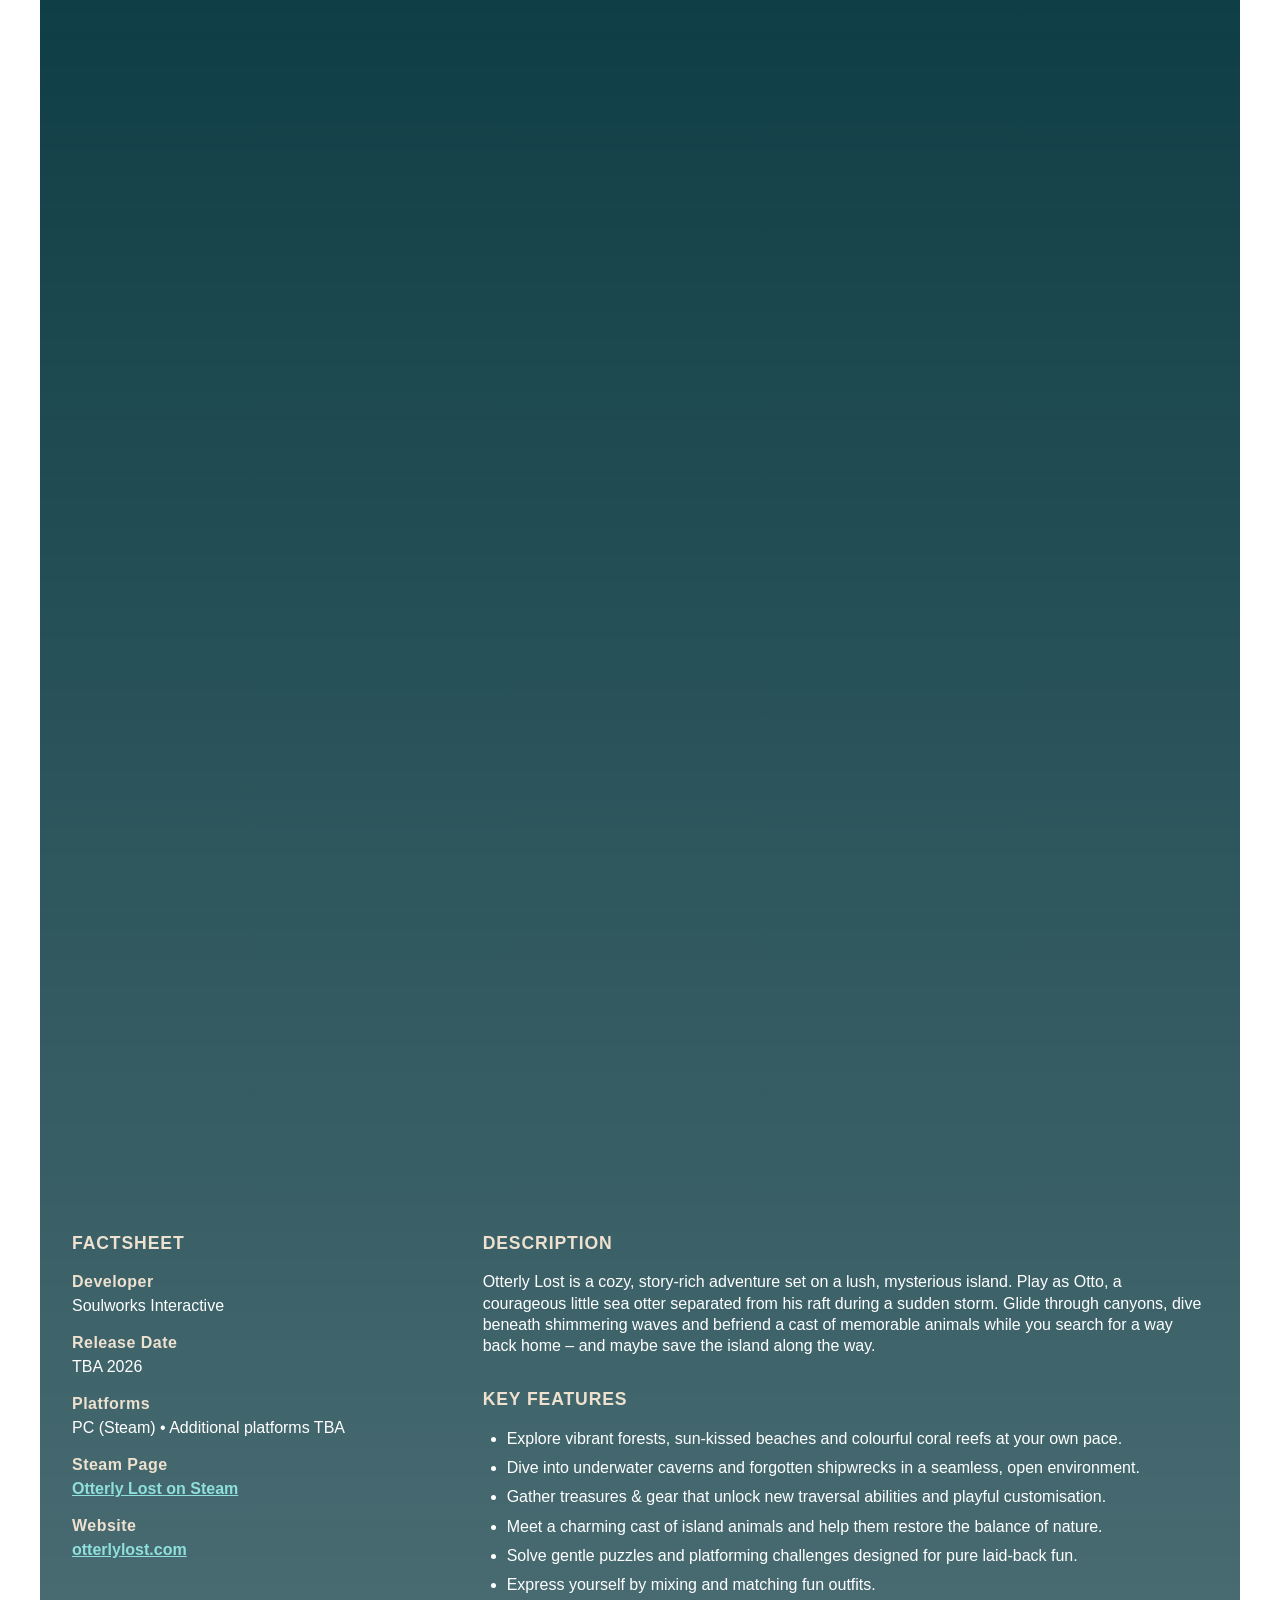
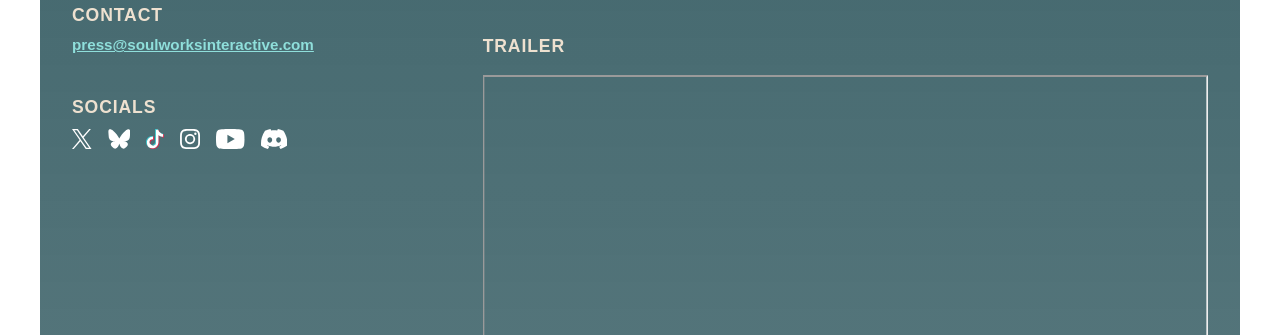
==== presskit.html @ 7cfb0985 "Merge b5f2c9b83fdd7ea32f200ff09d17a3d17708a7a0 into de1dc5585746080c1278ffaec9a3ddb6b916ae18" ====
<!DOCTYPE html>
<html lang="en">

<head>
  <meta charset="UTF-8">
  <meta http-equiv="X-UA-Compatible" content="IE=edge">
  <meta name="viewport" content="width=device-width, initial-scale=1.0">
  <title>Otterly Lost – Press Kit</title>
  <!-- Main Styles -->
  <link rel="stylesheet" href="styles.css">

  <!-- Basic favicon -->
  <link rel="icon" href="assets/soulworks.jpg" type="image/x-icon">

  <!-- PNG format -->
  <link rel="icon" href="assets/soulworks.jpg" type="image/png">

  <!-- Apple Touch Icon (for iOS devices) -->
  <link rel="apple-touch-icon" href="assets/soulworks.jpg">
</head>

<!-- Google tag (gtag.js) -->
<script async src="https://www.googletagmanager.com/gtag/js?id=G-2581L5CQKE"></script>
<script>
  if (location.hostname == "otterlylost.com") {
    window.dataLayer = window.dataLayer || [];
    function gtag(){dataLayer.push(arguments);}
    gtag('js', new Date());

    gtag('config', 'G-2581L5CQKE');
  }
</script>

<body class="presskit-page">
  <div class="video-bg">
    <video autoplay muted loop playsinline disablePictureInPicture
      controlsList="nodownload nofullscreen noremoteplayback noplaybackrate" oncontextmenu="return false;"
      poster="assets/background-fallback.png">
      <source src="assets/bg/background.mp4" type="video/mp4">
    </video>
  </div>


  <div class="presskit-wrapper">
    <div class="presskit-header">
      <picture>
        <source type="image/avif" srcset="https://cdn.jsdelivr.net/gh/sayginburak/otterly-lost@latest/dist/presskitheader-480.avif 480w, https://cdn.jsdelivr.net/gh/sayginburak/otterly-lost@latest/dist/presskitheader-800.avif 800w, https://cdn.jsdelivr.net/gh/sayginburak/otterly-lost@latest/dist/presskitheader-1280.avif 1280w" sizes="100vw">
        <source type="image/webp" srcset="https://cdn.jsdelivr.net/gh/sayginburak/otterly-lost@latest/dist/presskitheader-480.webp 480w, https://cdn.jsdelivr.net/gh/sayginburak/otterly-lost@latest/dist/presskitheader-800.webp 800w, https://cdn.jsdelivr.net/gh/sayginburak/otterly-lost@latest/dist/presskitheader-1280.webp 1280w" sizes="100vw">
        <img src="https://cdn.jsdelivr.net/gh/sayginburak/otterly-lost@latest/assets/presskitheader.png" alt="Capsule Header" class="presskit-header">
      </picture>
    </div>

    <!-- Main Content -->
    <main class="presskit-container" id="press-kit">
      <!-- Left Column -->
      <aside class="presskit-left">
        <!-- <img src="assets/logo.png" alt="Otterly Lost Logo" class="presskit-logo"> -->

        <section class="factsheet">
          <h3>FACTSHEET</h3>
          <dl class="factsheet-list">
            <dt>Developer</dt>
            <dd>Soulworks Interactive</dd>

            <dt>Release Date</dt>
            <dd>TBA 2026</dd>

            <dt>Platforms</dt>
            <dd>PC (Steam) • Additional platforms TBA</dd>

            <dt>Steam Page</dt>
            <dd><a href="https://store.steampowered.com/app/3861710/Otterly_Lost/" target="_blank"
                rel="noopener">Otterly Lost on Steam</a></dd>

            <dt>Website</dt>
            <dd><a href="https://otterlylost.com/" rel="noopener">otterlylost.com</a></dd>
          </dl>
        </section>

        <section>
          <h3>CONTACT</h3>
          <p><a href="mailto:press@soulworksinteractive.com">press@soulworksinteractive.com</a></p>
        </section>

        <section>
          <h3>SOCIALS</h3>
          <div class="presskit-social">

            <a href="https://x.com/SoulworksInt" target="_blank" rel="noopener" aria-label="Twitter">
              <span class="presskit-social-icon">
                <svg xmlns="http://www.w3.org/2000/svg" viewBox="0 0 1200 1227" fill="currentColor">
                  <path xmlns="http://www.w3.org/2000/svg"
                    d="M714.163 519.284L1160.89 0H1055.03L667.137 450.887L357.328 0H0L468.492 681.821L0 1226.37H105.866L515.491 750.218L842.672 1226.37H1200L714.137 519.284H714.163ZM569.165 687.828L521.697 619.934L144.011 79.6944H306.615L611.412 515.685L658.88 583.579L1055.08 1150.3H892.476L569.165 687.854V687.828Z" />
                </svg>
              </span>
            </a>

            <a href="https://bsky.app/profile/soulworksint.bsky.social" target="_blank" rel="noopener"
              aria-label="Bluesky">
              <span class="presskit-social-icon">
                <svg xmlns="http://www.w3.org/2000/svg" viewBox="0 0 600 530" fill="currentColor">
                  <path xmlns="http://www.w3.org/2000/svg"
                    d="M135.72,44.03C202.216,93.951 273.74,195.17 300,249.49C326.262,195.174 397.782,93.95 464.28,44.03C512.26,8.009 590,-19.862 590,68.825C590,86.537 579.845,217.615 573.889,238.895C553.186,312.879 477.745,331.749 410.639,320.328C527.939,340.292 557.779,406.42 493.336,472.548C370.946,598.138 317.426,441.037 303.706,400.782C301.192,393.402 300.016,389.95 299.998,392.886C299.981,389.95 298.805,393.402 296.291,400.782C282.577,441.037 229.058,598.142 106.661,472.548C42.217,406.42 72.056,340.288 189.358,320.328C122.25,331.749 46.808,312.879 26.108,238.895C20.151,217.613 9.997,86.535 9.997,68.825C9.997,-19.862 87.739,8.009 135.717,44.03L135.72,44.03Z" />
                </svg>
              </span>
            </a>

            <a href="https://www.tiktok.com/@otterlylostgame" target="_blank" rel="noopener" aria-label="TikTok">
              <span class="presskit-social-icon">
                <svg viewBox="0 0 1985 2207" xmlns="http://www.w3.org/2000/svg" fill="currentColor">
                  <g transform="matrix(1,0,0,1,-694.657,-693.656)">
                    <g id="TikTok" transform="matrix(4.16667,0,0,4.16667,0,0)">
                      <g id="Blue" transform="matrix(1,0,0,1,549.993,545.973)">
                        <path
                          d="M0,-277.24C20.023,-256.594 44.992,-244.012 70.157,-238.285L70.157,-253.789C46.512,-255.465 21.776,-262.905 0,-277.24M-144.639,-379.496L-144.639,-32.8C-144.639,12.621 -177.283,41.837 -216.977,41.837C-230.144,41.837 -242.648,38.76 -253.517,33.072C-239.727,50.68 -217.951,60.808 -194.072,60.808C-154.377,60.808 -121.733,31.592 -121.733,-13.868L-121.733,-360.564L-58.821,-360.564C-60.535,-366.602 -61.938,-372.913 -63.029,-379.496L-144.639,-379.496ZM-196.253,-177.945L-196.253,-195.124C-204.2,-196.448 -212.147,-196.877 -218.73,-196.877C-308.287,-196.877 -383.275,-125.006 -383.275,-35.877C-383.275,22.633 -354.799,72.65 -311.52,102.256C-341.671,72.339 -360.369,30.463 -360.369,-16.945C-360.369,-105.918 -285.615,-177.75 -196.253,-177.945"
                          style="fill:rgb(45,204,211);fill-rule:nonzero;" />
                      </g>
                      <g id="Red" transform="matrix(1,0,0,1,496.196,373.956)">
                        <path
                          d="M0,133.731C0,244.44 -84.687,303.106 -164.505,303.106C-199.058,303.106 -231.157,292.666 -257.724,274.513C-227.885,304.118 -186.826,322.038 -141.6,322.038C-61.782,322.038 22.905,263.372 22.905,152.663L22.905,-27.736C14.959,-33.112 7.323,-39.383 0,-46.707L0,133.731ZM-199.72,205.33C-209.459,193.02 -215.263,177.087 -215.263,158.389C-215.263,105.917 -174.244,78.182 -119.552,83.947L-119.552,-3.935C-127.498,-5.259 -135.445,-5.688 -142.067,-5.688L-142.457,-5.688L-142.457,64.976C-197.149,59.25 -238.169,86.946 -238.169,139.457C-238.169,170.153 -222.47,193.448 -199.72,205.33M123.954,-66.028L123.954,-0.39C87.609,-0.39 53.212,-7.324 22.905,-27.736C58.198,7.557 101.009,18.581 146.859,18.581L146.859,-62.6C139.302,-63.107 131.589,-64.236 123.954,-66.028M53.796,-104.983C34.436,-124.889 19.672,-152.313 13.673,-188.307L-5.025,-188.307C5.648,-149.391 27.619,-122.24 53.796,-104.983"
                          style="fill:rgb(241,32,74);fill-rule:nonzero;" />
                      </g>
                      <g id="White" transform="matrix(1,0,0,1,331.691,185.65)">
                        <path
                          d="M0,491.412C79.818,491.412 164.505,432.746 164.505,322.037L164.505,141.6C171.829,148.923 179.464,155.195 187.411,160.57C217.717,180.983 252.114,187.917 288.459,187.917L288.459,122.278C263.294,116.552 238.324,103.969 218.302,83.324C192.124,66.066 170.154,38.915 159.48,0L96.568,0L96.568,346.696C96.568,392.156 63.924,421.372 24.23,421.372C0.35,421.372 -21.425,411.244 -35.215,393.636C-57.965,381.755 -73.663,358.46 -73.663,327.764C-73.663,275.253 -32.644,247.556 22.048,253.282L22.048,182.619C-67.314,182.814 -142.068,254.646 -142.068,343.618C-142.068,391.026 -123.37,432.902 -93.218,462.819C-66.651,480.972 -34.553,491.412 0,491.412"
                          style="fill:white;fill-rule:nonzero;" />
                      </g>
                    </g>
                  </g>
                </svg>
              </span>
            </a>

            <a href="https://www.instagram.com/otterlylostgame/" target="_blank" rel="noopener"
              aria-label="Instagram">
              <span class="presskit-social-icon">
                <svg xmlns="http://www.w3.org/2000/svg" viewBox="0 0 1000 1000" fill="currentColor">
                  <path xmlns="http://www.w3.org/2000/svg"
                    d="M295.42,6c-53.2,2.51-89.53,11-121.29,23.48-32.87,12.81-60.73,30-88.45,57.82S40.89,143,28.17,175.92c-12.31,31.83-20.65,68.19-23,121.42S2.3,367.68,2.56,503.46,3.42,656.26,6,709.6c2.54,53.19,11,89.51,23.48,121.28,12.83,32.87,30,60.72,57.83,88.45S143,964.09,176,976.83c31.8,12.29,68.17,20.67,121.39,23s70.35,2.87,206.09,2.61,152.83-.86,206.16-3.39S799.1,988,830.88,975.58c32.87-12.86,60.74-30,88.45-57.84S964.1,862,976.81,829.06c12.32-31.8,20.69-68.17,23-121.35,2.33-53.37,2.88-70.41,2.62-206.17s-.87-152.78-3.4-206.1-11-89.53-23.47-121.32c-12.85-32.87-30-60.7-57.82-88.45S862,40.87,829.07,28.19c-31.82-12.31-68.17-20.7-121.39-23S637.33,2.3,501.54,2.56,348.75,3.4,295.42,6m5.84,903.88c-48.75-2.12-75.22-10.22-92.86-17-23.36-9-40-19.88-57.58-37.29s-28.38-34.11-37.5-57.42c-6.85-17.64-15.1-44.08-17.38-92.83-2.48-52.69-3-68.51-3.29-202s.22-149.29,2.53-202c2.08-48.71,10.23-75.21,17-92.84,9-23.39,19.84-40,37.29-57.57s34.1-28.39,57.43-37.51c17.62-6.88,44.06-15.06,92.79-17.38,52.73-2.5,68.53-3,202-3.29s149.31.21,202.06,2.53c48.71,2.12,75.22,10.19,92.83,17,23.37,9,40,19.81,57.57,37.29s28.4,34.07,37.52,57.45c6.89,17.57,15.07,44,17.37,92.76,2.51,52.73,3.08,68.54,3.32,202s-.23,149.31-2.54,202c-2.13,48.75-10.21,75.23-17,92.89-9,23.35-19.85,40-37.31,57.56s-34.09,28.38-57.43,37.5c-17.6,6.87-44.07,15.07-92.76,17.39-52.73,2.48-68.53,3-202.05,3.29s-149.27-.25-202-2.53m407.6-674.61a60,60,0,1,0,59.88-60.1,60,60,0,0,0-59.88,60.1M245.77,503c.28,141.8,115.44,256.49,257.21,256.22S759.52,643.8,759.25,502,643.79,245.48,502,245.76,245.5,361.22,245.77,503m90.06-.18a166.67,166.67,0,1,1,167,166.34,166.65,166.65,0,0,1-167-166.34" />
                </svg>
              </span>
            </a>

            <a href="https://www.youtube.com/@SoulworksInteractive" target="_blank" rel="noopener" aria-label="YouTube">
              <span class="presskit-social-icon">
                <svg xmlns="http://www.w3.org/2000/svg" viewBox="0 0 397 278" fill="currentColor">
                  <path xmlns="http://www.w3.org/2000/svg"
                    d="M158.728,198.635L158.728,79.589L261.556,138.967L158.728,198.635ZM388.134,43.673C383.498,26.583 370.464,13.259 353.085,8.624C322.382,0.224 198.121,0.224 198.121,0.224C198.121,0.224 74.15,0.224 43.448,8.624C26.358,13.259 13.034,26.583 8.109,43.673C0,74.375 0,138.967 0,138.967C0,138.967 0,203.559 8.109,234.552C13.034,251.352 26.358,264.965 43.448,269.6C74.15,278 198.121,278 198.121,278C198.121,278 322.382,278 353.085,269.6C370.464,264.965 383.498,251.352 388.134,234.552C396.532,203.559 396.532,138.967 396.532,138.967C396.532,138.967 396.532,74.375 388.134,43.673Z" />
                </svg>
              </span>
            </a>

            <a href="https://discord.gg/PkcwMmJ7G8" target="_blank" rel="noopener" aria-label="Discord">
              <span class="presskit-social-icon">
                <svg xmlns="http://www.w3.org/2000/svg" viewBox="0 0 126.644 96" fill="currentColor">
                  <path xmlns="http://www.w3.org/2000/svg"
                    d="M81.15,0c-1.2376,2.1973-2.3489,4.4704-3.3591,6.794-9.5975-1.4396-19.3718-1.4396-28.9945,0-.985-2.3236-2.1216-4.5967-3.3591-6.794-9.0166,1.5407-17.8059,4.2431-26.1405,8.0568C2.779,32.5304-1.6914,56.3725.5312,79.8863c9.6732,7.1476,20.5083,12.603,32.0505,16.0884,2.6014-3.4854,4.8998-7.1981,6.8698-11.0623-3.738-1.3891-7.3497-3.1318-10.8098-5.1523.9092-.6567,1.7932-1.3386,2.6519-1.9953,20.281,9.547,43.7696,9.547,64.0758,0,.8587.7072,1.7427,1.3891,2.6519,1.9953-3.4601,2.0457-7.0718,3.7632-10.835,5.1776,1.97,3.8642,4.2683,7.5769,6.8698,11.0623,11.5419-3.4854,22.3769-8.9156,32.0509-16.0631,2.626-27.2771-4.496-50.9172-18.817-71.8548C98.9811,4.2684,90.1918,1.5659,81.1752.0505l-.0252-.0505ZM42.2802,65.4144c-6.2383,0-11.4159-5.6575-11.4159-12.6535s4.9755-12.6788,11.3907-12.6788,11.5169,5.708,11.4159,12.6788c-.101,6.9708-5.026,12.6535-11.3907,12.6535ZM84.3576,65.4144c-6.2637,0-11.3907-5.6575-11.3907-12.6535s4.9755-12.6788,11.3907-12.6788,11.4917,5.708,11.3906,12.6788c-.101,6.9708-5.026,12.6535-11.3906,12.6535Z" />
                </svg>
              </span>
            </a>

          </div>
        </section>
      </aside>

      <!-- Right Column -->
      <div class="presskit-right">
        <section>
          <h3>DESCRIPTION</h3>
          <p>
            Otterly Lost is a cozy, story-rich adventure set on a lush, mysterious island. Play as Otto, a courageous
            little sea otter separated from his raft during a sudden storm. Glide through canyons, dive beneath
            shimmering waves and befriend a cast of memorable animals while you search for a way back home – and maybe
            save the island along the way.
          </p>
        </section>

        <section>
          <h3>KEY FEATURES</h3>
          <ul>
            <li>Explore vibrant forests, sun-kissed beaches and colourful coral reefs at your own pace.</li>
            <li>Dive into underwater caverns and forgotten shipwrecks in a seamless, open environment.</li>
            <li>Gather treasures &amp; gear that unlock new traversal abilities and playful customisation.</li>
            <li>Meet a charming cast of island animals and help them restore the balance of nature.</li>
            <li>Solve gentle puzzles and platforming challenges designed for pure laid-back fun.</li>
            <li>Express yourself by mixing and matching fun outfits.</li>
          </ul>
        </section>

        <section class="video-links">
          <h3>Trailer</h3>
          <div class="trailer">
            <div class="trailer-wrapper">
              <iframe src="https://www.youtube.com/embed/JfXX7put_9I" title="Otterly Lost – Announcement Trailer"
                loading="lazy"
                allow="accelerometer; autoplay; clipboard-write; encrypted-media; gyroscope; picture-in-picture; web-share"
                allowfullscreen>
              </iframe>
            </div>
          </div>
        </section>
      </div>

      <!-- Full-width assets section spanning both columns -->
      <section class="presskit-assets">
        <h3>PRESS ASSETS</h3>

        <dd class="download-all"><a
            href="https://drive.google.com/drive/folders/1X5oetBacrPusIQhCsm3lu0yZy3dQ_9ut?usp=sharing" target="_blank"
            rel="noopener">DOWNLOAD ALL</a></dd>

        <h4>LOGOS</h4>
        <div class="assets-group">
          <div class="asset-grid">
            <a href="assets/otterlylost_logo.png" class="gallery-item" download>
              <picture>
                <source type="image/avif" srcset="https://cdn.jsdelivr.net/gh/sayginburak/otterly-lost@latest/dist/otterlylost_logo-480.avif 480w, https://cdn.jsdelivr.net/gh/sayginburak/otterly-lost@latest/dist/otterlylost_logo-800.avif 800w, https://cdn.jsdelivr.net/gh/sayginburak/otterly-lost@latest/dist/otterlylost_logo-1280.avif 1280w" sizes="(max-width: 768px) 100vw, (max-width: 1200px) 33vw, 25vw">
                <source type="image/webp" srcset="https://cdn.jsdelivr.net/gh/sayginburak/otterly-lost@latest/dist/otterlylost_logo-480.webp 480w, https://cdn.jsdelivr.net/gh/sayginburak/otterly-lost@latest/dist/otterlylost_logo-800.webp 800w, https://cdn.jsdelivr.net/gh/sayginburak/otterly-lost@latest/dist/otterlylost_logo-1280.webp 1280w" sizes="(max-width: 768px) 100vw, (max-width: 1200px) 33vw, 25vw">
                <img src="https://cdn.jsdelivr.net/gh/sayginburak/otterly-lost@latest/assets/otterlylost_logo.png" alt="Otterly Lost Logo">
              </picture>
            </a>
            <a href="assets/press/soulworksinteractive_logo.png" class="gallery-item-company" download>
              <picture>
                <source type="image/avif" srcset="https://cdn.jsdelivr.net/gh/sayginburak/otterly-lost@latest/dist/press/soulworksinteractive_logo-480.avif 480w, https://cdn.jsdelivr.net/gh/sayginburak/otterly-lost@latest/dist/press/soulworksinteractive_logo-800.avif 800w, https://cdn.jsdelivr.net/gh/sayginburak/otterly-lost@latest/dist/press/soulworksinteractive_logo-1280.avif 1280w" sizes="(max-width: 768px) 100vw, (max-width: 1200px) 33vw, 25vw">
                <source type="image/webp" srcset="https://cdn.jsdelivr.net/gh/sayginburak/otterly-lost@latest/dist/press/soulworksinteractive_logo-480.webp 480w, https://cdn.jsdelivr.net/gh/sayginburak/otterly-lost@latest/dist/press/soulworksinteractive_logo-800.webp 800w, https://cdn.jsdelivr.net/gh/sayginburak/otterly-lost@latest/dist/press/soulworksinteractive_logo-1280.webp 1280w" sizes="(max-width: 768px) 100vw, (max-width: 1200px) 33vw, 25vw">
                <img src="https://cdn.jsdelivr.net/gh/sayginburak/otterly-lost@latest/assets/press/soulworksinteractive_logo.png" alt="Soulworks Interactive Logo">
              </picture>
            </a>
            <a href="assets/press/store_capsule_header.png" class="gallery-item" download>
              <picture>
                <source type="image/avif" srcset="https://cdn.jsdelivr.net/gh/sayginburak/otterly-lost@latest/dist/press/store_capsule_header-480.avif 480w, https://cdn.jsdelivr.net/gh/sayginburak/otterly-lost@latest/dist/press/store_capsule_header-800.avif 800w, https://cdn.jsdelivr.net/gh/sayginburak/otterly-lost@latest/dist/press/store_capsule_header-1280.avif 1280w" sizes="(max-width: 768px) 100vw, (max-width: 1200px) 33vw, 25vw">
                <source type="image/webp" srcset="https://cdn.jsdelivr.net/gh/sayginburak/otterly-lost@latest/dist/press/store_capsule_header-480.webp 480w, https://cdn.jsdelivr.net/gh/sayginburak/otterly-lost@latest/dist/press/store_capsule_header-800.webp 800w, https://cdn.jsdelivr.net/gh/sayginburak/otterly-lost@latest/dist/press/store_capsule_header-1280.webp 1280w" sizes="(max-width: 768px) 100vw, (max-width: 1200px) 33vw, 25vw">
                <img src="https://cdn.jsdelivr.net/gh/sayginburak/otterly-lost@latest/assets/press/store_capsule_header.png" alt="Otterly Lost Store Capsule Header">
              </picture>
            </a>
          </div>
        </div>

        <h4>CLIPS</h4>
        <div class="assets-group">
          <div class="asset-grid">
            <a href="assets/gifs/general.mp4" class="gallery-item" download>
              <video autoplay muted loop playsinline disablePictureInPicture src="assets/gifs/general.mp4" alt="General Gameplay Clip" poster="assets/gifs/general-fallback.png">
            </a>
            <a href="assets/gifs/explore.mp4" class="gallery-item-company" download>
              <video autoplay muted loop playsinline disablePictureInPicture src="assets/gifs/explore.mp4" alt="Explore Clip" poster="assets/gifs/explore-fallback.png">
            </a>
            <a href="assets/gifs/tools.mp4" class="gallery-item" download>
              <video autoplay muted loop playsinline disablePictureInPicture src="assets/gifs/tools.mp4" alt="Tools Clip" poster="assets/gifs/tools-fallback.png">
            </a>
            <a href="assets/gifs/npcs.mp4" class="gallery-item" download>
              <video autoplay muted loop playsinline disablePictureInPicture src="assets/gifs/npcs.mp4" alt="NPCs Clip" poster="assets/gifs/npcs-fallback.png">
            </a>
          </div>
        </div>

        <h4>SCREENSHOTS</h4>
        <div class="assets-group">
          <div class="asset-grid">
            <a href="assets/screenshots/OtterlyLost_01.png" class="gallery-item" download>
              <picture>
                <source type="image/avif" srcset="https://cdn.jsdelivr.net/gh/sayginburak/otterly-lost@latest/dist/screenshots/OtterlyLost_01-480.avif 480w, https://cdn.jsdelivr.net/gh/sayginburak/otterly-lost@latest/dist/screenshots/OtterlyLost_01-800.avif 800w, https://cdn.jsdelivr.net/gh/sayginburak/otterly-lost@latest/dist/screenshots/OtterlyLost_01-1280.avif 1280w" sizes="(max-width: 768px) 100vw, (max-width: 1200px) 33vw, 25vw">
                <source type="image/webp" srcset="https://cdn.jsdelivr.net/gh/sayginburak/otterly-lost@latest/dist/screenshots/OtterlyLost_01-480.webp 480w, https://cdn.jsdelivr.net/gh/sayginburak/otterly-lost@latest/dist/screenshots/OtterlyLost_01-800.webp 800w, https://cdn.jsdelivr.net/gh/sayginburak/otterly-lost@latest/dist/screenshots/OtterlyLost_01-1280.webp 1280w" sizes="(max-width: 768px) 100vw, (max-width: 1200px) 33vw, 25vw">
                <img src="https://cdn.jsdelivr.net/gh/sayginburak/otterly-lost@latest/assets/screenshots/OtterlyLost_01.png" alt="Otterly Lost – Screenshot 1">
              </picture>
            </a>
            <a href="assets/screenshots/OtterlyLost_02.png" class="gallery-item" download>
              <picture>
                <source type="image/avif" srcset="https://cdn.jsdelivr.net/gh/sayginburak/otterly-lost@latest/dist/screenshots/OtterlyLost_02-480.avif 480w, https://cdn.jsdelivr.net/gh/sayginburak/otterly-lost@latest/dist/screenshots/OtterlyLost_02-800.avif 800w, https://cdn.jsdelivr.net/gh/sayginburak/otterly-lost@latest/dist/screenshots/OtterlyLost_02-1280.avif 1280w" sizes="(max-width: 768px) 100vw, (max-width: 1200px) 33vw, 25vw">
                <source type="image/webp" srcset="https://cdn.jsdelivr.net/gh/sayginburak/otterly-lost@latest/dist/screenshots/OtterlyLost_02-480.webp 480w, https://cdn.jsdelivr.net/gh/sayginburak/otterly-lost@latest/dist/screenshots/OtterlyLost_02-800.webp 800w, https://cdn.jsdelivr.net/gh/sayginburak/otterly-lost@latest/dist/screenshots/OtterlyLost_02-1280.webp 1280w" sizes="(max-width: 768px) 100vw, (max-width: 1200px) 33vw, 25vw">
                <img src="https://cdn.jsdelivr.net/gh/sayginburak/otterly-lost@latest/assets/screenshots/OtterlyLost_02.png" alt="Otterly Lost – Screenshot 2">
              </picture>
            </a>
            <a href="assets/screenshots/OtterlyLost_03.png" class="gallery-item" download>
              <picture>
                <source type="image/avif" srcset="https://cdn.jsdelivr.net/gh/sayginburak/otterly-lost@latest/dist/screenshots/OtterlyLost_03-480.avif 480w, https://cdn.jsdelivr.net/gh/sayginburak/otterly-lost@latest/dist/screenshots/OtterlyLost_03-800.avif 800w, https://cdn.jsdelivr.net/gh/sayginburak/otterly-lost@latest/dist/screenshots/OtterlyLost_03-1280.avif 1280w" sizes="(max-width: 768px) 100vw, (max-width: 1200px) 33vw, 25vw">
                <source type="image/webp" srcset="https://cdn.jsdelivr.net/gh/sayginburak/otterly-lost@latest/dist/screenshots/OtterlyLost_03-480.webp 480w, https://cdn.jsdelivr.net/gh/sayginburak/otterly-lost@latest/dist/screenshots/OtterlyLost_03-800.webp 800w, https://cdn.jsdelivr.net/gh/sayginburak/otterly-lost@latest/dist/screenshots/OtterlyLost_03-1280.webp 1280w" sizes="(max-width: 768px) 100vw, (max-width: 1200px) 33vw, 25vw">
                <img src="https://cdn.jsdelivr.net/gh/sayginburak/otterly-lost@latest/assets/screenshots/OtterlyLost_03.png" alt="Otterly Lost – Screenshot 3">
              </picture>
            </a>
            <a href="assets/screenshots/OtterlyLost_04.png" class="gallery-item" download>
              <picture>
                <source type="image/avif" srcset="https://cdn.jsdelivr.net/gh/sayginburak/otterly-lost@latest/dist/screenshots/OtterlyLost_04-480.avif 480w, https://cdn.jsdelivr.net/gh/sayginburak/otterly-lost@latest/dist/screenshots/OtterlyLost_04-800.avif 800w, https://cdn.jsdelivr.net/gh/sayginburak/otterly-lost@latest/dist/screenshots/OtterlyLost_04-1280.avif 1280w" sizes="(max-width: 768px) 100vw, (max-width: 1200px) 33vw, 25vw">
                <source type="image/webp" srcset="https://cdn.jsdelivr.net/gh/sayginburak/otterly-lost@latest/dist/screenshots/OtterlyLost_04-480.webp 480w, https://cdn.jsdelivr.net/gh/sayginburak/otterly-lost@latest/dist/screenshots/OtterlyLost_04-800.webp 800w, https://cdn.jsdelivr.net/gh/sayginburak/otterly-lost@latest/dist/screenshots/OtterlyLost_04-1280.webp 1280w" sizes="(max-width: 768px) 100vw, (max-width: 1200px) 33vw, 25vw">
                <img src="https://cdn.jsdelivr.net/gh/sayginburak/otterly-lost@latest/assets/screenshots/OtterlyLost_04.png" alt="Otterly Lost – Screenshot 4">
              </picture>
            </a>
            <a href="assets/screenshots/OtterlyLost_05.png" class="gallery-item" download>
              <picture>
                <source type="image/avif" srcset="https://cdn.jsdelivr.net/gh/sayginburak/otterly-lost@latest/dist/screenshots/OtterlyLost_05-480.avif 480w, https://cdn.jsdelivr.net/gh/sayginburak/otterly-lost@latest/dist/screenshots/OtterlyLost_05-800.avif 800w, https://cdn.jsdelivr.net/gh/sayginburak/otterly-lost@latest/dist/screenshots/OtterlyLost_05-1280.avif 1280w" sizes="(max-width: 768px) 100vw, (max-width: 1200px) 33vw, 25vw">
                <source type="image/webp" srcset="https://cdn.jsdelivr.net/gh/sayginburak/otterly-lost@latest/dist/screenshots/OtterlyLost_05-480.webp 480w, https://cdn.jsdelivr.net/gh/sayginburak/otterly-lost@latest/dist/screenshots/OtterlyLost_05-800.webp 800w, https://cdn.jsdelivr.net/gh/sayginburak/otterly-lost@latest/dist/screenshots/OtterlyLost_05-1280.webp 1280w" sizes="(max-width: 768px) 100vw, (max-width: 1200px) 33vw, 25vw">
                <img src="https://cdn.jsdelivr.net/gh/sayginburak/otterly-lost@latest/assets/screenshots/OtterlyLost_05.png" alt="Otterly Lost – Screenshot 5">
              </picture>
            </a>
            <a href="assets/screenshots/OtterlyLost_06.png" class="gallery-item" download>
              <picture>
                <source type="image/avif" srcset="https://cdn.jsdelivr.net/gh/sayginburak/otterly-lost@latest/dist/screenshots/OtterlyLost_06-480.avif 480w, https://cdn.jsdelivr.net/gh/sayginburak/otterly-lost@latest/dist/screenshots/OtterlyLost_06-800.avif 800w, https://cdn.jsdelivr.net/gh/sayginburak/otterly-lost@latest/dist/screenshots/OtterlyLost_06-1280.avif 1280w" sizes="(max-width: 768px) 100vw, (max-width: 1200px) 33vw, 25vw">
                <source type="image/webp" srcset="https://cdn.jsdelivr.net/gh/sayginburak/otterly-lost@latest/dist/screenshots/OtterlyLost_06-480.webp 480w, https://cdn.jsdelivr.net/gh/sayginburak/otterly-lost@latest/dist/screenshots/OtterlyLost_06-800.webp 800w, https://cdn.jsdelivr.net/gh/sayginburak/otterly-lost@latest/dist/screenshots/OtterlyLost_06-1280.webp 1280w" sizes="(max-width: 768px) 100vw, (max-width: 1200px) 33vw, 25vw">
                <img src="https://cdn.jsdelivr.net/gh/sayginburak/otterly-lost@latest/assets/screenshots/OtterlyLost_06.png" alt="Otterly Lost – Screenshot 6">
              </picture>
            </a>
            <a href="assets/screenshots/OtterlyLost_07.png" class="gallery-item" download>
              <picture>
                <source type="image/avif" srcset="https://cdn.jsdelivr.net/gh/sayginburak/otterly-lost@latest/dist/screenshots/OtterlyLost_07-480.avif 480w, https://cdn.jsdelivr.net/gh/sayginburak/otterly-lost@latest/dist/screenshots/OtterlyLost_07-800.avif 800w, https://cdn.jsdelivr.net/gh/sayginburak/otterly-lost@latest/dist/screenshots/OtterlyLost_07-1280.avif 1280w" sizes="(max-width: 768px) 100vw, (max-width: 1200px) 33vw, 25vw">
                <source type="image/webp" srcset="https://cdn.jsdelivr.net/gh/sayginburak/otterly-lost@latest/dist/screenshots/OtterlyLost_07-480.webp 480w, https://cdn.jsdelivr.net/gh/sayginburak/otterly-lost@latest/dist/screenshots/OtterlyLost_07-800.webp 800w, https://cdn.jsdelivr.net/gh/sayginburak/otterly-lost@latest/dist/screenshots/OtterlyLost_07-1280.webp 1280w" sizes="(max-width: 768px) 100vw, (max-width: 1200px) 33vw, 25vw">
                <img src="https://cdn.jsdelivr.net/gh/sayginburak/otterly-lost@latest/assets/screenshots/OtterlyLost_07.png" alt="Otterly Lost – Screenshot 7">
              </picture>
            </a>
            <a href="assets/screenshots/OtterlyLost_08.png" class="gallery-item" download>
              <picture>
                <source type="image/avif" srcset="https://cdn.jsdelivr.net/gh/sayginburak/otterly-lost@latest/dist/screenshots/OtterlyLost_08-480.avif 480w, https://cdn.jsdelivr.net/gh/sayginburak/otterly-lost@latest/dist/screenshots/OtterlyLost_08-800.avif 800w, https://cdn.jsdelivr.net/gh/sayginburak/otterly-lost@latest/dist/screenshots/OtterlyLost_08-1280.avif 1280w" sizes="(max-width: 768px) 100vw, (max-width: 1200px) 33vw, 25vw">
                <source type="image/webp" srcset="https://cdn.jsdelivr.net/gh/sayginburak/otterly-lost@latest/dist/screenshots/OtterlyLost_08-480.webp 480w, https://cdn.jsdelivr.net/gh/sayginburak/otterly-lost@latest/dist/screenshots/OtterlyLost_08-800.webp 800w, https://cdn.jsdelivr.net/gh/sayginburak/otterly-lost@latest/dist/screenshots/OtterlyLost_08-1280.webp 1280w" sizes="(max-width: 768px) 100vw, (max-width: 1200px) 33vw, 25vw">
                <img src="https://cdn.jsdelivr.net/gh/sayginburak/otterly-lost@latest/assets/screenshots/OtterlyLost_08.png" alt="Otterly Lost – Screenshot 8">
              </picture>
            </a>
            <a href="assets/screenshots/OtterlyLost_09.png" class="gallery-item" download>
              <picture>
                <source type="image/avif" srcset="https://cdn.jsdelivr.net/gh/sayginburak/otterly-lost@latest/dist/screenshots/OtterlyLost_09-480.avif 480w, https://cdn.jsdelivr.net/gh/sayginburak/otterly-lost@latest/dist/screenshots/OtterlyLost_09-800.avif 800w, https://cdn.jsdelivr.net/gh/sayginburak/otterly-lost@latest/dist/screenshots/OtterlyLost_09-1280.avif 1280w" sizes="(max-width: 768px) 100vw, (max-width: 1200px) 33vw, 25vw">
                <source type="image/webp" srcset="https://cdn.jsdelivr.net/gh/sayginburak/otterly-lost@latest/dist/screenshots/OtterlyLost_09-480.webp 480w, https://cdn.jsdelivr.net/gh/sayginburak/otterly-lost@latest/dist/screenshots/OtterlyLost_09-800.webp 800w, https://cdn.jsdelivr.net/gh/sayginburak/otterly-lost@latest/dist/screenshots/OtterlyLost_09-1280.webp 1280w" sizes="(max-width: 768px) 100vw, (max-width: 1200px) 33vw, 25vw">
                <img src="https://cdn.jsdelivr.net/gh/sayginburak/otterly-lost@latest/assets/screenshots/OtterlyLost_09.png" alt="Otterly Lost – Screenshot 9">
              </picture>
            </a>
            <a href="assets/screenshots/OtterlyLost_10.png" class="gallery-item" download>
              <picture>
                <source type="image/avif" srcset="https://cdn.jsdelivr.net/gh/sayginburak/otterly-lost@latest/dist/screenshots/OtterlyLost_10-480.avif 480w, https://cdn.jsdelivr.net/gh/sayginburak/otterly-lost@latest/dist/screenshots/OtterlyLost_10-800.avif 800w, https://cdn.jsdelivr.net/gh/sayginburak/otterly-lost@latest/dist/screenshots/OtterlyLost_10-1280.avif 1280w" sizes="(max-width: 768px) 100vw, (max-width: 1200px) 33vw, 25vw">
                <source type="image/webp" srcset="https://cdn.jsdelivr.net/gh/sayginburak/otterly-lost@latest/dist/screenshots/OtterlyLost_10-480.webp 480w, https://cdn.jsdelivr.net/gh/sayginburak/otterly-lost@latest/dist/screenshots/OtterlyLost_10-800.webp 800w, https://cdn.jsdelivr.net/gh/sayginburak/otterly-lost@latest/dist/screenshots/OtterlyLost_10-1280.webp 1280w" sizes="(max-width: 768px) 100vw, (max-width: 1200px) 33vw, 25vw">
                <img src="https://cdn.jsdelivr.net/gh/sayginburak/otterly-lost@latest/assets/screenshots/OtterlyLost_10.png" alt="Otterly Lost – Screenshot 10">
              </picture>
            </a>
            <a href="assets/screenshots/OtterlyLost_11.png" class="gallery-item" download>
              <picture>
                <source type="image/avif" srcset="https://cdn.jsdelivr.net/gh/sayginburak/otterly-lost@latest/dist/screenshots/OtterlyLost_11-480.avif 480w, https://cdn.jsdelivr.net/gh/sayginburak/otterly-lost@latest/dist/screenshots/OtterlyLost_11-800.avif 800w, https://cdn.jsdelivr.net/gh/sayginburak/otterly-lost@latest/dist/screenshots/OtterlyLost_11-1280.avif 1280w" sizes="(max-width: 768px) 100vw, (max-width: 1200px) 33vw, 25vw">
                <source type="image/webp" srcset="https://cdn.jsdelivr.net/gh/sayginburak/otterly-lost@latest/dist/screenshots/OtterlyLost_11-480.webp 480w, https://cdn.jsdelivr.net/gh/sayginburak/otterly-lost@latest/dist/screenshots/OtterlyLost_11-800.webp 800w, https://cdn.jsdelivr.net/gh/sayginburak/otterly-lost@latest/dist/screenshots/OtterlyLost_11-1280.webp 1280w" sizes="(max-width: 768px) 100vw, (max-width: 1200px) 33vw, 25vw">
                <img src="https://cdn.jsdelivr.net/gh/sayginburak/otterly-lost@latest/assets/screenshots/OtterlyLost_11.png" alt="Otterly Lost – Screenshot 11">
              </picture>
            </a>
            <a href="assets/screenshots/OtterlyLost_12.png" class="gallery-item" download>
              <picture>
                <source type="image/avif" srcset="https://cdn.jsdelivr.net/gh/sayginburak/otterly-lost@latest/dist/screenshots/OtterlyLost_12-480.avif 480w, https://cdn.jsdelivr.net/gh/sayginburak/otterly-lost@latest/dist/screenshots/OtterlyLost_12-800.avif 800w, https://cdn.jsdelivr.net/gh/sayginburak/otterly-lost@latest/dist/screenshots/OtterlyLost_12-1280.avif 1280w" sizes="(max-width: 768px) 100vw, (max-width: 1200px) 33vw, 25vw">
                <source type="image/webp" srcset="https://cdn.jsdelivr.net/gh/sayginburak/otterly-lost@latest/dist/screenshots/OtterlyLost_12-480.webp 480w, https://cdn.jsdelivr.net/gh/sayginburak/otterly-lost@latest/dist/screenshots/OtterlyLost_12-800.webp 800w, https://cdn.jsdelivr.net/gh/sayginburak/otterly-lost@latest/dist/screenshots/OtterlyLost_12-1280.webp 1280w" sizes="(max-width: 768px) 100vw, (max-width: 1200px) 33vw, 25vw">
                <img src="https://cdn.jsdelivr.net/gh/sayginburak/otterly-lost@latest/assets/screenshots/OtterlyLost_12.png" alt="Otterly Lost – Screenshot 12">
              </picture>
            </a>
            <a href="assets/screenshots/OtterlyLost_13.png" class="gallery-item" download>
              <picture>
                <source type="image/avif" srcset="https://cdn.jsdelivr.net/gh/sayginburak/otterly-lost@latest/dist/screenshots/OtterlyLost_13-480.avif 480w, https://cdn.jsdelivr.net/gh/sayginburak/otterly-lost@latest/dist/screenshots/OtterlyLost_13-800.avif 800w, https://cdn.jsdelivr.net/gh/sayginburak/otterly-lost@latest/dist/screenshots/OtterlyLost_13-1280.avif 1280w" sizes="(max-width: 768px) 100vw, (max-width: 1200px) 33vw, 25vw">
                <source type="image/webp" srcset="https://cdn.jsdelivr.net/gh/sayginburak/otterly-lost@latest/dist/screenshots/OtterlyLost_13-480.webp 480w, https://cdn.jsdelivr.net/gh/sayginburak/otterly-lost@latest/dist/screenshots/OtterlyLost_13-800.webp 800w, https://cdn.jsdelivr.net/gh/sayginburak/otterly-lost@latest/dist/screenshots/OtterlyLost_13-1280.webp 1280w" sizes="(max-width: 768px) 100vw, (max-width: 1200px) 33vw, 25vw">
                <img src="https://cdn.jsdelivr.net/gh/sayginburak/otterly-lost@latest/assets/screenshots/OtterlyLost_13.png" alt="Otterly Lost – Screenshot 13">
              </picture>
            </a>
            <a href="assets/screenshots/OtterlyLost_14.png" class="gallery-item" download>
              <picture>
                <source type="image/avif" srcset="https://cdn.jsdelivr.net/gh/sayginburak/otterly-lost@latest/dist/screenshots/OtterlyLost_14-480.avif 480w, https://cdn.jsdelivr.net/gh/sayginburak/otterly-lost@latest/dist/screenshots/OtterlyLost_14-800.avif 800w, https://cdn.jsdelivr.net/gh/sayginburak/otterly-lost@latest/dist/screenshots/OtterlyLost_14-1280.avif 1280w" sizes="(max-width: 768px) 100vw, (max-width: 1200px) 33vw, 25vw">
                <source type="image/webp" srcset="https://cdn.jsdelivr.net/gh/sayginburak/otterly-lost@latest/dist/screenshots/OtterlyLost_14-480.webp 480w, https://cdn.jsdelivr.net/gh/sayginburak/otterly-lost@latest/dist/screenshots/OtterlyLost_14-800.webp 800w, https://cdn.jsdelivr.net/gh/sayginburak/otterly-lost@latest/dist/screenshots/OtterlyLost_14-1280.webp 1280w" sizes="(max-width: 768px) 100vw, (max-width: 1200px) 33vw, 25vw">
                <img src="https://cdn.jsdelivr.net/gh/sayginburak/otterly-lost@latest/assets/screenshots/OtterlyLost_14.png" alt="Otterly Lost – Screenshot 14">
              </picture>
            </a>
            <!-- <a href="assets/screenshots/OtterlyLost_15.png" class="gallery-item" download>
              <img src="assets/screenshots/OtterlyLost_15.png" alt="Otterly Lost – Screenshot 15">
            </a> -->
            <a href="assets/screenshots/OtterlyLost_16.png" class="gallery-item" download>
              <picture>
                <source type="image/avif" srcset="https://cdn.jsdelivr.net/gh/sayginburak/otterly-lost@latest/dist/screenshots/OtterlyLost_16-480.avif 480w, https://cdn.jsdelivr.net/gh/sayginburak/otterly-lost@latest/dist/screenshots/OtterlyLost_16-800.avif 800w, https://cdn.jsdelivr.net/gh/sayginburak/otterly-lost@latest/dist/screenshots/OtterlyLost_16-1280.avif 1280w" sizes="(max-width: 768px) 100vw, (max-width: 1200px) 33vw, 25vw">
                <source type="image/webp" srcset="https://cdn.jsdelivr.net/gh/sayginburak/otterly-lost@latest/dist/screenshots/OtterlyLost_16-480.webp 480w, https://cdn.jsdelivr.net/gh/sayginburak/otterly-lost@latest/dist/screenshots/OtterlyLost_16-800.webp 800w, https://cdn.jsdelivr.net/gh/sayginburak/otterly-lost@latest/dist/screenshots/OtterlyLost_16-1280.webp 1280w" sizes="(max-width: 768px) 100vw, (max-width: 1200px) 33vw, 25vw">
                <img src="https://cdn.jsdelivr.net/gh/sayginburak/otterly-lost@latest/assets/screenshots/OtterlyLost_16.png" alt="Otterly Lost – Screenshot 16">
              </picture>
            </a>
          </div>
        </div>

      </section>
    </main>

    <!-- Lightbox (same structure as landing page, with download button) -->
    <div class="lightbox" id="lightbox">
      <button class="lightbox-close">&times;</button>
      <button class="lightbox-nav prev"><svg width="24" height="24" viewBox="0 0 24 24" fill="none" xmlns="http://www.w3.org/2000/svg"><path d="M15 18L9 12L15 6" stroke="currentColor" stroke-width="2" stroke-linecap="round" stroke-linejoin="round"/></svg></button>
      <button class="lightbox-nav next"><svg width="24" height="24" viewBox="0 0 24 24" fill="none" xmlns="http://www.w3.org/2000/svg"><path d="M9 6L15 12L9 18" stroke="currentColor" stroke-width="2" stroke-linecap="round" stroke-linejoin="round"/></svg></button>
      <a class="lightbox-download" href="#" download aria-label="Download image">
        <svg width="20" height="20" viewBox="0 0 24 24" fill="none" xmlns="http://www.w3.org/2000/svg"><path d="M12 3v10m0 0l-4-4m4 4l4-4M5 21h14" stroke="currentColor" stroke-width="2" stroke-linecap="round" stroke-linejoin="round"/></svg>
      </a>
      <div class="lightbox-content">
        <img src="" alt="" class="lightbox-image">
      </div>
    </div>

    <!-- Footer -->
    <footer class="presskit-footer container">
      <div class="presskit-contact">
        <!-- <h3>Contact</h3>
        <p>press@soulworksinteractive.com</p> -->
        <small>&copy; 2025 Soulworks Interactive</small>
      </div>
    </footer>
  </div>

  <script src="script.js"></script>
</body>

</html>
---- styles.css ----
/*------------------------------------------------------------
  Global Styles
------------------------------------------------------------*/
:root {
  scroll-behavior: smooth;
  --color-bg: #17626E;
  --color-text: #ffffff;
  --color-header: #EEE1D0;
  --color-primary: rgb(143, 223, 219);
  /* button / accent */
  --color-card-border: #2f7aff;
  --color-card-bg: rgba(47, 122, 255, 0.08);
  /* --max-width: 1100px; */
}

/*------------------------------------------------------------
  Custom Fonts
------------------------------------------------------------*/
@font-face {
  font-family: 'MainFont';
  src: url('assets/font.woff2') format('woff2');
  font-weight: normal;
  font-style: normal;
  font-display: swap;
}

@font-face {
  font-family: 'NavFont';
  src: url('assets/font2.woff2') format('woff2');
  font-weight: normal;
  font-style: normal;
  font-display: swap;
}

* {
  box-sizing: border-box;
  margin: 0;
  padding: 0;
}

html,
body {
  height: 100%;
}

body {
  font-family: 'MainFont', sans-serif;
  /* background: var(--color-bg);
  background:none; */
  color: var(--color-text);
  line-height: 1.6;
  -webkit-font-smoothing: antialiased;
  overflow-x: hidden;
}

img {
  max-width: 100%;
  display: block;
}

.container {
  width: 90%;
  max-width: var(--max-width);
  margin: 0 auto;
}

ul {
  list-style: none;
}

a {
  color: inherit;
  font-weight: 900;
  text-decoration: none;
  transition: color 0.2s ease-in-out;
}

a:hover,
a:focus {
  color: var(--color-primary);
}

h1,
h2,
h3,
h4,
h5,
h6 {
  color: var(--color-header);
  font-weight: 800;
  letter-spacing: 0.5px;
}

h1.headline {
  /* font-size: clamp(1.75rem, 2vw + 1rem, 2.5rem); */
  text-align: center;
  margin-bottom: 2rem;
  /* color: #fff; */
}

.divider {
  border: none;
  height: 1px;
  background-color: #ffffff50;
  margin: 0.5rem 0;
}

/*------------------------------------------------------------
  Video Background
------------------------------------------------------------*/

/* Fullscreen video background */
.video-bg {
  position: fixed;
  top: 0;
  left: 0;
  width: 100vw;
  height: 100vh;
  overflow: hidden;
  z-index: -1;
}

.video-bg video {
  position: absolute;
  top: 0;
  left: 0;
  min-width: 100vw;
  min-height: 100vh;
  object-fit: cover;
  transform: scale(1.5);
}


/* Foreground content */
.site-content {
  position: relative;
  z-index: 1;
  padding: 100px 2rem;
  max-width: 1200px;
  margin: 0 auto;
}

/*------------------------------------------------------------
  Logo Section
------------------------------------------------------------*/

.logo-wrapper {
  display: flex;
  flex-direction: column;
  align-items: center;
  justify-content: center;
  box-sizing: border-box;
  margin: auto;
}

.logo-wrapper .logo {
  width: 750px;
  max-width: 90%;
  transform: translateX(3px);
}

/*------------------------------------------------------------
  Main Container Bgs
------------------------------------------------------------*/

.wave-bg {
  margin: auto;
  width: 95%;
  max-width: 960px;
  box-sizing: border-box;
  display: flex;
  flex-direction: column;
}

.main-content {
  background: linear-gradient(to bottom, #103e46, #103e468c);
  margin: auto;
  margin-top: 0;
  width: 95%;
  max-width: 960px;
  box-sizing: border-box;
  display: flex;
  flex-direction: column;
  align-items: center;
}

.main-content {
  height: auto;
}

.content-wrapper {
  margin-top: clamp(1rem, 5vw, 4rem);
}

/*------------------------------------------------------------
  Headline
------------------------------------------------------------*/
.headline {
  color: var(--color-header);
  font-weight: 800;
  font-size: clamp(.1rem, 3.1vw, 2rem);
  text-align: center;
  text-wrap: nowrap;
  width: 100%;
  margin-top: clamp(.5rem, 5vw, 1rem);
  margin-bottom: clamp(1.5rem, 5vw, 2.5rem);
}

.headline span {
  opacity: 0;
  display: inline-block;
  transform: translateY(10px);
  animation: fadeUp 1.5s ease-in-out forwards;
}

/* Delay each word */
.headline span:nth-child(1) {
  animation-delay: 0s;
}

.headline span:nth-child(2) {
  animation-delay: 0.3s;
}

.headline span:nth-child(3) {
  animation-delay: .6s;
}

.headline span:nth-child(4) {
  animation-delay: 0.9s;
}

.headline span:nth-child(5) {
  animation-delay: 1.25s;
}

.headline span:nth-child(6) {
  animation-delay: 1.5s;
}

@keyframes fadeUp {
  0% {
    opacity: 0;
    transform: translateY(10px);
  }

  100% {
    opacity: 1;
    transform: translateY(0);
  }
}

/*------------------------------------------------------------
  Intro / Trailer
------------------------------------------------------------*/
.trailer {
  overflow: hidden;
}

.trailer-wrapper {
  position: relative;
  width: 100%;
  height: 100%;
  padding-bottom: 56.25%;
  /* 16:9 Aspect Ratio */
}

.trailer iframe {
  position: absolute;
  top: 50%;
  left: 50%;
  width: 100%;
  height: 100%;
  transform: translate(-50%, -50%);
  display: block;
}

/*------------------------------------------------------------
  Steam Widget
------------------------------------------------------------*/

.steam-widget-wrapper {
  width: 100%;
  max-width: 600px;
  margin: auto;
  overflow: hidden;
  margin-top: clamp(-.5rem, 1vw, .5rem);
  margin-bottom: clamp(.5rem, 1vw, 1rem);
}

.steam-widget {
  width: 100%;
  height: 190px;
  border: none;
  display: block;
}

/*------------------------------------------------------------
  Linktree 
------------------------------------------------------------*/

.linktree-container {
  width: 100%;
  max-width: 600px;
  margin: 0 auto;
  margin-top: -0.5rem;
  margin-bottom: 1rem;
}

.links {
  display: flex;
  flex-direction: column;
  gap: .75rem;
  width: 100%;
}

.icon {
  width: 20px;
  height: 20px;
  object-fit: contain;
  position: absolute;
  left: 12px;
  /* space from left edge */
}

.link-btn,
.link-btn-discord,
.link-btn-presskit {
  position: relative;
  display: flex;
  justify-content: center;
  align-items: center;
  padding: 12px;
  background: #122936;
  background: linear-gradient(45deg, #0b2727c9, #012327c4);
  color: white;
  text-decoration: none;
  border-radius: 6px;
  width: 100%;
  font-size: clamp(.45rem, 2.75vw, 1rem);
}

.link-btn-discord {
  background: #5865f2;
  color: #E0E3FF;
}

.link-btn-presskit {
  background: #372c26;
  color: #efdbc3;
}

.link-btn:hover {
  background: #136666;
  transform: scale(1.05);
}

.link-btn-discord:hover {
  background: #4c57cf;
  color: #ffffff;
  transform: scale(1.05);
}

.link-btn-presskit:hover {
  background: #42332c;
  color: #ffffff;
  transform: scale(1.05);
}

/*------------------------------------------------------------
  Feature Cards
------------------------------------------------------------*/
.features {
  display: flex;
  flex-direction: column;
  gap: clamp(.5rem, 2vw, 2rem);
  margin-top: 1.5rem;
  margin-bottom: 5rem;
}

.feature-card {
  max-width: 960px;
  margin: 0 auto;
}

.join-discord,
.gif1,
.gif2,
.gif3,
.gif4 {
  display: block;
  margin: auto;
  margin-top: 1.25rem;
  margin-bottom: 1.25rem;
  clip-path: polygon(4% 0, 95% 0, 100% 8%, 100% 87%, 96% 100%, 5% 100%, 0 91%, 0 11%);
  overflow: hidden;
  width: 100%;
  max-width: 600px;
}

.feature-card img {
  margin: 0 auto .35rem;
  display: block;
  width: 600px;
  max-width: 100%;
}

.feature-card h2 {
  text-align: center;
  font-size: 1.65rem;
  margin-bottom: .5rem;
  line-height: 1.1;
  width: 100%;
  color: var(--color-header);
  font-size: clamp(.75rem, 4.25vw, 2.5rem);
  margin-top: clamp(.25rem, 1.75vw, 1rem);
  margin-bottom: clamp(.25rem, 1.75vw, 1rem);
}

.feature-card p {
  text-align: center;
  margin: auto;
  font-size: .88rem;
  color: var(--color-text);
  max-width: 520px;
  line-height: 1.25;
  width: 100%;
  font-size: clamp(.25rem, 2.85vw, 1.1rem);
  margin-top: clamp(.25rem, 1.75vw, .5rem);
  margin-bottom: clamp(.25rem, 1.75vw, .5rem);
}

.headline {
  color: var(--color-header);
  font-weight: 800;
  text-align: center;
  width: 100%;

}


/*------------------------------------------------------------
  Press Kit Page
------------------------------------------------------------*/
.presskit-page {
  color: var(--color-text);
  line-height: 1.33;
}

.presskit-header {
  width: 100%;
  max-width: 1200px;
  margin: auto;
}

.presskit-wrapper {
  background: linear-gradient(to bottom, #103e46, #103e468c);
  height: auto;
  max-width: 1200px;
  margin: auto;
  display: grid;
}

.presskit-container {
  height: auto;
  max-width: 1200px;
  margin: auto;
  padding: 0 2rem;
  padding-top: 2rem;
  display: grid;
  grid-template-columns: 1fr 2fr;
  gap: 3rem;
}

/* Left Column Styles */
.presskit-left {
  display: flex;
  flex-direction: column;
  gap: 2rem;
}

.presskit-logo {
  width: 100%;
  max-width: 400px;
  margin-bottom: 1rem;
}

.presskit-left h3 {
  font-size: 1.1rem;
  font-weight: 700;
  margin-bottom: 0.5rem;
  text-transform: uppercase;
  letter-spacing: 0.05em;
}

.presskit-left p {
  font-size: 0.95rem;
  color: #fff;
  margin-bottom: 0.5rem;
}

.download-all {
  margin-top: -1rem;
  margin-bottom: 1rem;
}

.download-all a,
.presskit-left a {
  color: var(--color-primary);
  text-decoration: underline;
}

.presskit-left a:hover {
  color: #fff;
}

/* Factsheet list styling */
.factsheet-list {
  margin: 0;
}

.factsheet-list dt {
  display: block;
  margin-top: 1rem;
  font-family: 'NavFont', sans-serif;
  font-weight: 800;
  color: #EEE1D0;
  letter-spacing: 0.03em;
}

.factsheet-list dd {
  display: block;
  margin: 0.15rem 0 0.75rem 0;
}

/* Right Column Styles */
.presskit-right {
  display: flex;
  flex-direction: column;
  gap: 2rem;
}

.presskit-right h3 {
  font-size: 1.1rem;
  font-weight: 700;
  margin-bottom: 1rem;
  text-transform: uppercase;
  letter-spacing: 0.05em;
}

.image-grid {
  display: grid;
  grid-template-columns: repeat(auto-fit, minmax(180px, 1fr));
  gap: 0.5rem;
}

.image-grid img {
  width: 100%;
  height: auto;
  border: 2px solid var(--color-card-border);
  border-radius: 4px;
  cursor: pointer;
  transition: border-color 0.2s;
}

.image-grid img:hover {
  border-color: #6DD1FF;
}

.video-links a,
.asset-links a {
  color: var(--color-primary);
  text-decoration: underline;
  display: block;
  margin-bottom: 0.5rem;
}

.video-links a:hover,
.asset-links a:hover {
  color: #fff;
}

/* Full-width assets section below two columns */
.presskit-assets {
  grid-column: 1 / -1;
  /* span both columns */
  margin-top: 1rem;
  padding-top: 1rem;
  border-top: 1px solid rgba(255, 255, 255, 0.1);
  display: flex;
  flex-direction: column;
  gap: 1.5rem;
}

.presskit-assets h3 {
  font-size: 1.25rem;
  text-transform: uppercase;
  letter-spacing: 0.05em;
}

.presskit-assets h4 {
  font-size: 1rem;
  text-transform: uppercase;
  letter-spacing: 0.05em;
  margin-bottom: 0.5rem;
}

.asset-grid {
  display: grid;
  grid-template-columns: repeat(auto-fit, minmax(280px, 1fr));
  gap: 0.75rem;
}

.asset-grid>a {
  /* border: 2px solid var(--color-card-border); */
  border-radius: 10px;
  overflow: hidden;
  position: relative;
  transition: transform 0.2s ease, border-radius 0.2s ease;
}

.asset-grid video,
.asset-grid img {
  object-fit: contain;
  width: 100%;
  height: 100%;
  display: block;
  transition: transform 0.5s ease;
}

.asset-grid video:hover,
.asset-grid img:hover {
  transform: scale(1.05);
}

.gallery-item-company {
  max-height: 180px;
}

.asset-grid>a:hover {
  border-color: #6DD1FF;
  border-radius: 0px;
}

/* Per-thumbnail download button (presskit assets) */
.asset-download {
  position: absolute;
  right: 8px;
  bottom: 8px;
  width: 32px;
  height: 32px;
  display: inline-flex;
  align-items: center;
  justify-content: center;
  text-decoration: none;
  background: transparent;
  border: none;
  box-shadow: none;
  color: #ffffff;
  z-index: 2;
  opacity: 0;
  /* hidden by default */
  pointer-events: none;
  /* don't block clicks when hidden */
  transition: opacity 0.18s ease;
  /* minimal fade */
}

.asset-download svg {
  width: 1.1rem;
  height: 1.1rem;
}

.asset-grid>a:hover .asset-download {
  background: transparent;
  border: none;
  transform: none;
  opacity: 1;
  /* show on hover */
  pointer-events: auto;
  /* clickable on hover */
}

/* Footer */
.presskit-footer {
  background-color: #0a212548;
  text-align: center;
  width: 100%;
  margin: 0 auto;
  padding: 1.1rem 2rem;
  margin-top: 2rem;
}

/* Presskit Social Icons */
.presskit-social-icon {
  height: 20px;
  display: flex;
  align-items: center;
  justify-content: center;
  transition: transform 0.2s ease;
}

.presskit-social-icon svg {
  height: 100%;
  width: 100%;
  object-fit: contain;
  display: block;
  fill: white;
  transition: fill 0.2s ease;
}

.presskit-social-icon:hover {
  transform: scale(1.5);
}

.presskit-social-icon:hover svg path {
  fill: var(--color-primary) !important;
}

.presskit-social {
  margin-top: .65rem;
  display: flex;
  align-items: center;
  gap: 1rem;
}

ul {
  list-style-type: disc;
  padding-left: 1.5rem;
}

li {
  margin-bottom: 0.5rem;
}

/* Mobile responsive */
@media (max-width: 768px) {
  .presskit-container {
    grid-template-columns: 1fr;
    gap: 2rem;
  }

  .image-grid {
    grid-template-columns: repeat(auto-fit, minmax(150px, 1fr));
  }
}

/*------------------------------------------------------------
  Gallery / Carousel
------------------------------------------------------------*/
.gallery {
  margin: auto;
  margin-top: clamp(-2.5rem, 3.5vw, -5.5rem);
  margin-bottom: clamp(1rem, 3.5vw, 3rem);
}

.gallery-container {
  position: relative;
}

/* Hide original grid */
.gallery-grid {
  display: none;
}

/* Carousel styles */
.carousel {
  position: relative;
  max-width: 100%;
  margin: auto;
}

.carousel-frame {
  width: 100%;
  cursor: pointer;
  border: 0px solid var(--color-card-border);
  border-radius: 0px;
  display: block;
  /* Reserve aspect ratio to prevent layout jump while swapping */
  position: relative;
  overflow: hidden;
  aspect-ratio: 16 / 9;
  min-height: 240px;
}

/* Natural flow for new image */
.carousel-frame picture,
.carousel-frame img {
  display: block;
  width: 100%;
  height: auto;
}

.carousel-nav {
  position: absolute;
  top: 50%;
  transform: translateY(-50%);
  background: rgba(255, 255, 255, 0.1);
  border: none;
  color: #fff;
  font-size: 1.75rem;
  padding: 1rem;
  cursor: pointer;
  transition: background-color 0.3s ease;
  z-index: 2;
  border-radius: 50%;
  width: 3.5rem;
  height: 3.5rem;
  display: flex;
  align-items: center;
  justify-content: center;
}

.carousel-nav:hover {
  background: rgba(255, 255, 255, 0.2);
}

.carousel-nav.prev {
  left: 20px;
}

.carousel-nav.next {
  right: 20px;
}

/*------------------------------------------------------------
  Lightbox (unchanged)
------------------------------------------------------------*/
.lightbox {
  position: fixed;
  top: 0;
  left: 0;
  width: 100%;
  height: 100%;
  background: rgba(0, 0, 0, 0.9);
  display: none;
  justify-content: center;
  align-items: center;
  z-index: 1000;
}

.lightbox.active {
  display: flex;
}

.lightbox-content {
  position: relative;
  width: min(1200px, 90vw);
  max-height: 90vh;
  margin: 0 auto;
}

.lightbox-image {
  max-width: 100%;
  max-height: 90vh;
  object-fit: contain;
  border: none;
  box-shadow: 0 5px 30px rgba(0, 0, 0, 0.3);
  transition: opacity 180ms ease;
  /* a touch lighter fade */
}

.lightbox-close {
  position: absolute;
  top: 20px;
  right: 20px;
  background: none;
  border: none;
  color: white;
  font-size: 2rem;
  cursor: pointer;
  z-index: 1001;
  padding: 10px;
  line-height: 1;
}

.lightbox-nav {
  position: absolute;
  top: 50%;
  transform: translateY(-50%);
  background: rgba(255, 255, 255, 0.1);
  border: none;
  color: white;
  font-size: 1.5rem;
  padding: 1rem;
  cursor: pointer;
  transition: background-color 0.3s ease;
  z-index: 1001;
  border-radius: 50%;
  width: 3.5rem;
  height: 3.5rem;
  display: flex;
  align-items: center;
  justify-content: center;
}

.lightbox-nav:hover {
  background: rgba(255, 255, 255, 0.2);
}

.lightbox-nav.prev {
  left: 20px;
}

.lightbox-nav.next {
  right: 20px;
}

/* Download button in lightbox */
.lightbox-download {
  position: absolute;
  right: 20px;
  bottom: 20px;
  background: rgba(255, 255, 255, 0.15);
  color: #fff;
  border: none;
  padding: 0.6rem 0.8rem;
  border-radius: 10px;
  display: inline-flex;
  align-items: center;
  justify-content: center;
  text-decoration: none;
  transition: background-color 0.2s ease, transform 0.2s ease;
}

.lightbox-download:hover {
  background: rgba(255, 255, 255, 0.25);
  transform: translateY(-2px);
}

.lightbox-download svg {
  width: 1.1rem;
  height: 1.1rem;
}

/*------------------------------------------------------------
  Footer
------------------------------------------------------------*/
.site-footer {
  text-align: center;
  width: 100%;
}

.footer-container {
  background-color: #0a212548;
  margin: 0 auto;
  padding: 1rem 2rem;
}

/*------------------------------------------------------------
  Responsive
------------------------------------------------------------*/
@media (max-width: 1000px) {}

/* Tablet & Mobile */
.wave-bg {
  pointer-events: none;
}

.video-bg video{
  pointer-events: none;
  overflow: hidden;
}

.gif1,
.gif2,
.gif3,
.gif4 {
  overflow:hidden;
}

/* video {
  pointer-events: none;
}


video::-webkit-media-controls {
  display: none !important;
}

video::-webkit-media-controls-enclosure {
  display: none !important;
}

video::-webkit-media-controls-overlay-enclosure {
  display: none !important;
} */

/* Go Top Button */

#goTopBtn {
  position: fixed;
  bottom: 2rem;
  right: 2rem;
  z-index: 1000;
  background-color: #1f748a;
  color: white;
  border: none;
  border-radius: 50%;
  width: 50px;
  height: 50px;
  font-size: 24px;
  cursor: pointer;
  display: none;
  /* hidden by default */
  align-items: center;
  justify-content: center;
  transition: background 0.3s, transform 0.3s;
}

#goTopBtn:hover {
  background-color: #122936;
  transform: scale(1.1);
}
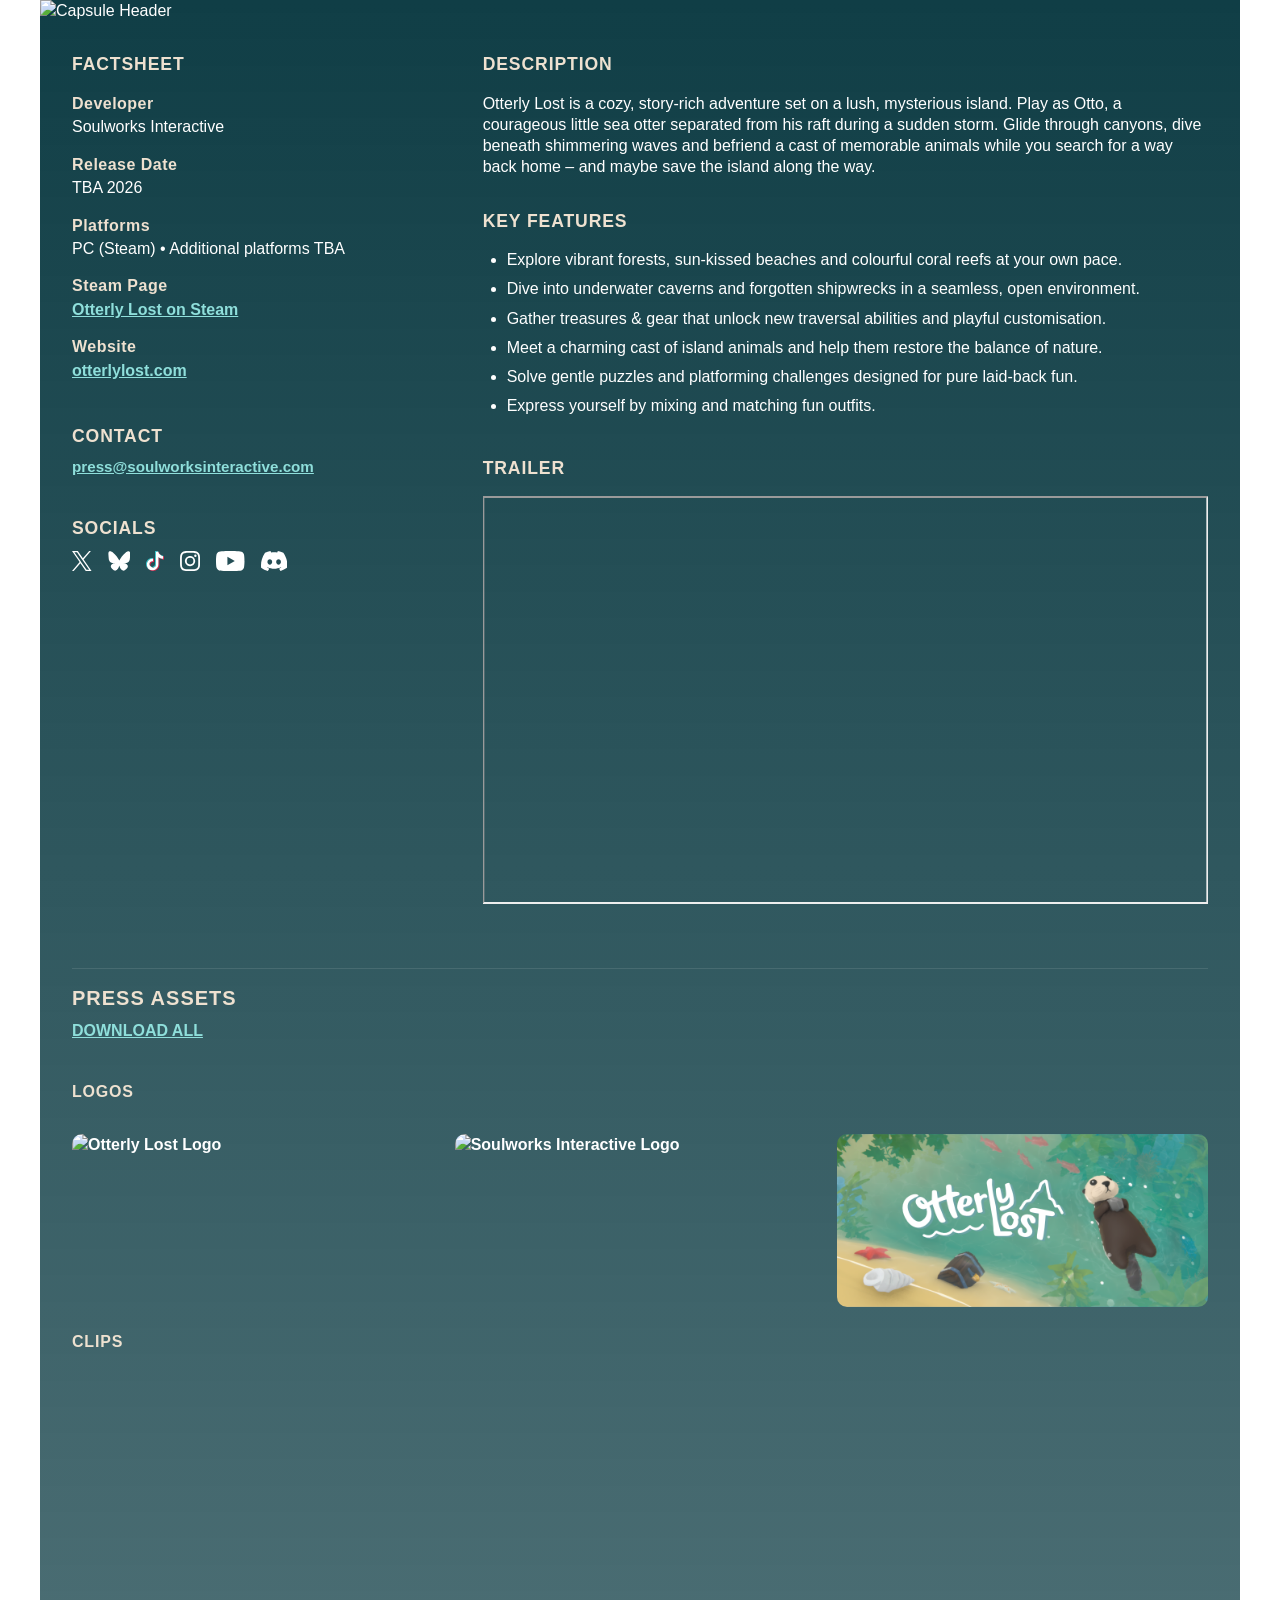
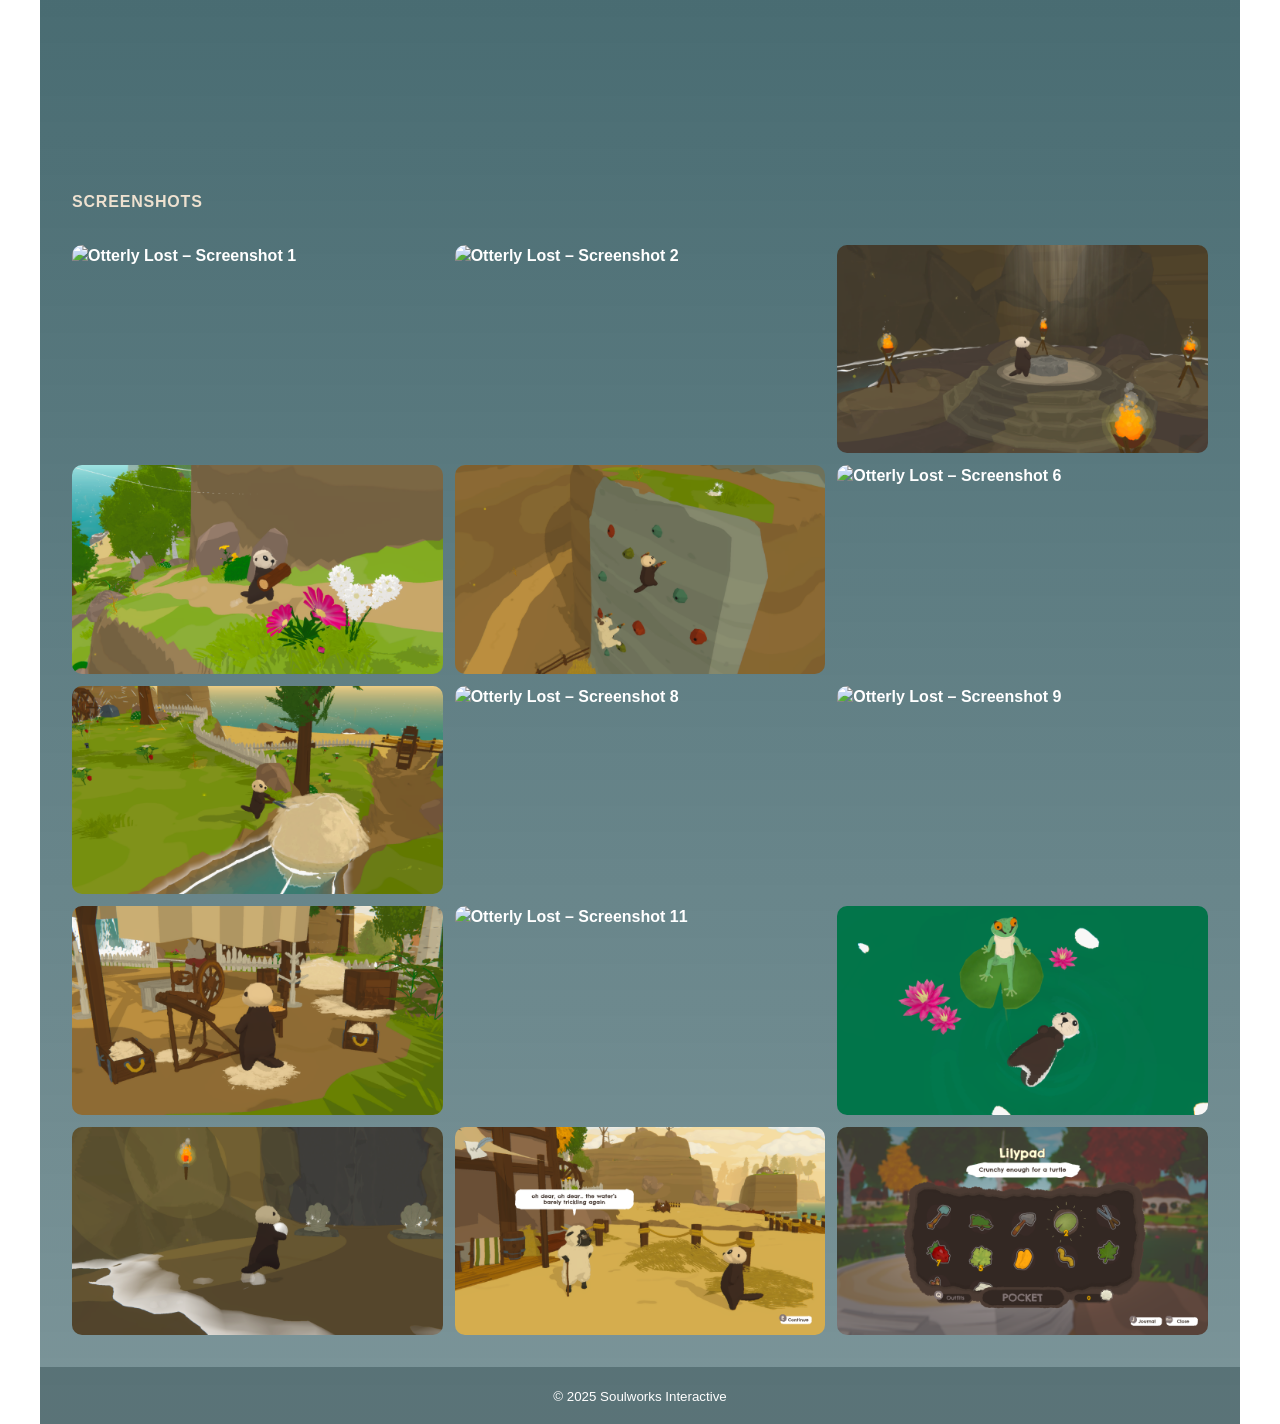
==== commit 8a28be93: "Updated trailer and screenshots." ====
--- a/presskit.html
+++ b/presskit.html
@@ -6,6 +6,16 @@
   <meta http-equiv="X-UA-Compatible" content="IE=edge">
   <meta name="viewport" content="width=device-width, initial-scale=1.0">
   <title>Otterly Lost – Press Kit</title>
+
+  <!-- Google Fonts -->
+  <link rel="preconnect" href="https://fonts.googleapis.com">
+  <link rel="preconnect" href="https://fonts.gstatic.com" crossorigin>
+  <link href="https://fonts.googleapis.com/css2?family=Fredoka:wght@400;500;600;700&display=swap" rel="stylesheet">
+
+  <!-- Font Awesome CDN -->
+  <link rel="stylesheet" href="https://cdnjs.cloudflare.com/ajax/libs/font-awesome/6.5.1/css/all.min.css"
+    referrerpolicy="no-referrer">
+
   <!-- Main Styles -->
   <link rel="stylesheet" href="styles.css">
 
@@ -22,13 +32,11 @@
 <!-- Google tag (gtag.js) -->
 <script async src="https://www.googletagmanager.com/gtag/js?id=G-2581L5CQKE"></script>
 <script>
-  if (location.hostname == "otterlylost.com") {
-    window.dataLayer = window.dataLayer || [];
-    function gtag(){dataLayer.push(arguments);}
-    gtag('js', new Date());
-
-    gtag('config', 'G-2581L5CQKE');
-  }
+  window.dataLayer = window.dataLayer || [];
+  function gtag(){dataLayer.push(arguments);}
+  gtag('js', new Date());
+
+  gtag('config', 'G-2581L5CQKE');
 </script>
 
 <body class="presskit-page">
@@ -43,11 +51,7 @@
 
   <div class="presskit-wrapper">
     <div class="presskit-header">
-      <picture>
-        <source type="image/avif" srcset="https://cdn.jsdelivr.net/gh/sayginburak/otterly-lost@latest/dist/presskitheader-480.avif 480w, https://cdn.jsdelivr.net/gh/sayginburak/otterly-lost@latest/dist/presskitheader-800.avif 800w, https://cdn.jsdelivr.net/gh/sayginburak/otterly-lost@latest/dist/presskitheader-1280.avif 1280w" sizes="100vw">
-        <source type="image/webp" srcset="https://cdn.jsdelivr.net/gh/sayginburak/otterly-lost@latest/dist/presskitheader-480.webp 480w, https://cdn.jsdelivr.net/gh/sayginburak/otterly-lost@latest/dist/presskitheader-800.webp 800w, https://cdn.jsdelivr.net/gh/sayginburak/otterly-lost@latest/dist/presskitheader-1280.webp 1280w" sizes="100vw">
-        <img src="https://cdn.jsdelivr.net/gh/sayginburak/otterly-lost@latest/assets/presskitheader.png" alt="Capsule Header" class="presskit-header">
-      </picture>
+      <img src="assets/presskitheader.png" alt="Capsule Header" class="presskit-header">
     </div>
 
     <!-- Main Content -->
@@ -191,7 +195,7 @@
           <h3>Trailer</h3>
           <div class="trailer">
             <div class="trailer-wrapper">
-              <iframe src="https://www.youtube.com/embed/JfXX7put_9I" title="Otterly Lost – Announcement Trailer"
+              <iframe src="https://www.youtube.com/embed/252_aes1OFw?si=oI7i_7RmER8sm006" title="Otterly Lost – Demo Release Trailer"
                 loading="lazy"
                 allow="accelerometer; autoplay; clipboard-write; encrypted-media; gyroscope; picture-in-picture; web-share"
                 allowfullscreen>
@@ -213,25 +217,13 @@
         <div class="assets-group">
           <div class="asset-grid">
             <a href="assets/otterlylost_logo.png" class="gallery-item" download>
-              <picture>
-                <source type="image/avif" srcset="https://cdn.jsdelivr.net/gh/sayginburak/otterly-lost@latest/dist/otterlylost_logo-480.avif 480w, https://cdn.jsdelivr.net/gh/sayginburak/otterly-lost@latest/dist/otterlylost_logo-800.avif 800w, https://cdn.jsdelivr.net/gh/sayginburak/otterly-lost@latest/dist/otterlylost_logo-1280.avif 1280w" sizes="(max-width: 768px) 100vw, (max-width: 1200px) 33vw, 25vw">
-                <source type="image/webp" srcset="https://cdn.jsdelivr.net/gh/sayginburak/otterly-lost@latest/dist/otterlylost_logo-480.webp 480w, https://cdn.jsdelivr.net/gh/sayginburak/otterly-lost@latest/dist/otterlylost_logo-800.webp 800w, https://cdn.jsdelivr.net/gh/sayginburak/otterly-lost@latest/dist/otterlylost_logo-1280.webp 1280w" sizes="(max-width: 768px) 100vw, (max-width: 1200px) 33vw, 25vw">
-                <img src="https://cdn.jsdelivr.net/gh/sayginburak/otterly-lost@latest/assets/otterlylost_logo.png" alt="Otterly Lost Logo">
-              </picture>
+              <img src="assets/otterlylost_logo.png" alt="Otterly Lost Logo">
             </a>
             <a href="assets/press/soulworksinteractive_logo.png" class="gallery-item-company" download>
-              <picture>
-                <source type="image/avif" srcset="https://cdn.jsdelivr.net/gh/sayginburak/otterly-lost@latest/dist/press/soulworksinteractive_logo-480.avif 480w, https://cdn.jsdelivr.net/gh/sayginburak/otterly-lost@latest/dist/press/soulworksinteractive_logo-800.avif 800w, https://cdn.jsdelivr.net/gh/sayginburak/otterly-lost@latest/dist/press/soulworksinteractive_logo-1280.avif 1280w" sizes="(max-width: 768px) 100vw, (max-width: 1200px) 33vw, 25vw">
-                <source type="image/webp" srcset="https://cdn.jsdelivr.net/gh/sayginburak/otterly-lost@latest/dist/press/soulworksinteractive_logo-480.webp 480w, https://cdn.jsdelivr.net/gh/sayginburak/otterly-lost@latest/dist/press/soulworksinteractive_logo-800.webp 800w, https://cdn.jsdelivr.net/gh/sayginburak/otterly-lost@latest/dist/press/soulworksinteractive_logo-1280.webp 1280w" sizes="(max-width: 768px) 100vw, (max-width: 1200px) 33vw, 25vw">
-                <img src="https://cdn.jsdelivr.net/gh/sayginburak/otterly-lost@latest/assets/press/soulworksinteractive_logo.png" alt="Soulworks Interactive Logo">
-              </picture>
+              <img src="assets/press/soulworksinteractive_logo.png" alt="Soulworks Interactive Logo">
             </a>
             <a href="assets/press/store_capsule_header.png" class="gallery-item" download>
-              <picture>
-                <source type="image/avif" srcset="https://cdn.jsdelivr.net/gh/sayginburak/otterly-lost@latest/dist/press/store_capsule_header-480.avif 480w, https://cdn.jsdelivr.net/gh/sayginburak/otterly-lost@latest/dist/press/store_capsule_header-800.avif 800w, https://cdn.jsdelivr.net/gh/sayginburak/otterly-lost@latest/dist/press/store_capsule_header-1280.avif 1280w" sizes="(max-width: 768px) 100vw, (max-width: 1200px) 33vw, 25vw">
-                <source type="image/webp" srcset="https://cdn.jsdelivr.net/gh/sayginburak/otterly-lost@latest/dist/press/store_capsule_header-480.webp 480w, https://cdn.jsdelivr.net/gh/sayginburak/otterly-lost@latest/dist/press/store_capsule_header-800.webp 800w, https://cdn.jsdelivr.net/gh/sayginburak/otterly-lost@latest/dist/press/store_capsule_header-1280.webp 1280w" sizes="(max-width: 768px) 100vw, (max-width: 1200px) 33vw, 25vw">
-                <img src="https://cdn.jsdelivr.net/gh/sayginburak/otterly-lost@latest/assets/press/store_capsule_header.png" alt="Otterly Lost Store Capsule Header">
-              </picture>
+              <img src="assets/press/store_capsule_header.png" alt="Otterly Lost Store Capsule Header">
             </a>
           </div>
         </div>
@@ -258,112 +250,49 @@
         <div class="assets-group">
           <div class="asset-grid">
             <a href="assets/screenshots/OtterlyLost_01.png" class="gallery-item" download>
-              <picture>
-                <source type="image/avif" srcset="https://cdn.jsdelivr.net/gh/sayginburak/otterly-lost@latest/dist/screenshots/OtterlyLost_01-480.avif 480w, https://cdn.jsdelivr.net/gh/sayginburak/otterly-lost@latest/dist/screenshots/OtterlyLost_01-800.avif 800w, https://cdn.jsdelivr.net/gh/sayginburak/otterly-lost@latest/dist/screenshots/OtterlyLost_01-1280.avif 1280w" sizes="(max-width: 768px) 100vw, (max-width: 1200px) 33vw, 25vw">
-                <source type="image/webp" srcset="https://cdn.jsdelivr.net/gh/sayginburak/otterly-lost@latest/dist/screenshots/OtterlyLost_01-480.webp 480w, https://cdn.jsdelivr.net/gh/sayginburak/otterly-lost@latest/dist/screenshots/OtterlyLost_01-800.webp 800w, https://cdn.jsdelivr.net/gh/sayginburak/otterly-lost@latest/dist/screenshots/OtterlyLost_01-1280.webp 1280w" sizes="(max-width: 768px) 100vw, (max-width: 1200px) 33vw, 25vw">
-                <img src="https://cdn.jsdelivr.net/gh/sayginburak/otterly-lost@latest/assets/screenshots/OtterlyLost_01.png" alt="Otterly Lost – Screenshot 1">
-              </picture>
+              <img src="assets/screenshots/OtterlyLost_01.png" alt="Otterly Lost – Screenshot 1">
             </a>
             <a href="assets/screenshots/OtterlyLost_02.png" class="gallery-item" download>
-              <picture>
-                <source type="image/avif" srcset="https://cdn.jsdelivr.net/gh/sayginburak/otterly-lost@latest/dist/screenshots/OtterlyLost_02-480.avif 480w, https://cdn.jsdelivr.net/gh/sayginburak/otterly-lost@latest/dist/screenshots/OtterlyLost_02-800.avif 800w, https://cdn.jsdelivr.net/gh/sayginburak/otterly-lost@latest/dist/screenshots/OtterlyLost_02-1280.avif 1280w" sizes="(max-width: 768px) 100vw, (max-width: 1200px) 33vw, 25vw">
-                <source type="image/webp" srcset="https://cdn.jsdelivr.net/gh/sayginburak/otterly-lost@latest/dist/screenshots/OtterlyLost_02-480.webp 480w, https://cdn.jsdelivr.net/gh/sayginburak/otterly-lost@latest/dist/screenshots/OtterlyLost_02-800.webp 800w, https://cdn.jsdelivr.net/gh/sayginburak/otterly-lost@latest/dist/screenshots/OtterlyLost_02-1280.webp 1280w" sizes="(max-width: 768px) 100vw, (max-width: 1200px) 33vw, 25vw">
-                <img src="https://cdn.jsdelivr.net/gh/sayginburak/otterly-lost@latest/assets/screenshots/OtterlyLost_02.png" alt="Otterly Lost – Screenshot 2">
-              </picture>
+              <img src="assets/screenshots/OtterlyLost_02.png" alt="Otterly Lost – Screenshot 2">
             </a>
             <a href="assets/screenshots/OtterlyLost_03.png" class="gallery-item" download>
-              <picture>
-                <source type="image/avif" srcset="https://cdn.jsdelivr.net/gh/sayginburak/otterly-lost@latest/dist/screenshots/OtterlyLost_03-480.avif 480w, https://cdn.jsdelivr.net/gh/sayginburak/otterly-lost@latest/dist/screenshots/OtterlyLost_03-800.avif 800w, https://cdn.jsdelivr.net/gh/sayginburak/otterly-lost@latest/dist/screenshots/OtterlyLost_03-1280.avif 1280w" sizes="(max-width: 768px) 100vw, (max-width: 1200px) 33vw, 25vw">
-                <source type="image/webp" srcset="https://cdn.jsdelivr.net/gh/sayginburak/otterly-lost@latest/dist/screenshots/OtterlyLost_03-480.webp 480w, https://cdn.jsdelivr.net/gh/sayginburak/otterly-lost@latest/dist/screenshots/OtterlyLost_03-800.webp 800w, https://cdn.jsdelivr.net/gh/sayginburak/otterly-lost@latest/dist/screenshots/OtterlyLost_03-1280.webp 1280w" sizes="(max-width: 768px) 100vw, (max-width: 1200px) 33vw, 25vw">
-                <img src="https://cdn.jsdelivr.net/gh/sayginburak/otterly-lost@latest/assets/screenshots/OtterlyLost_03.png" alt="Otterly Lost – Screenshot 3">
-              </picture>
+              <img src="assets/screenshots/OtterlyLost_03.png" alt="Otterly Lost – Screenshot 3">
             </a>
             <a href="assets/screenshots/OtterlyLost_04.png" class="gallery-item" download>
-              <picture>
-                <source type="image/avif" srcset="https://cdn.jsdelivr.net/gh/sayginburak/otterly-lost@latest/dist/screenshots/OtterlyLost_04-480.avif 480w, https://cdn.jsdelivr.net/gh/sayginburak/otterly-lost@latest/dist/screenshots/OtterlyLost_04-800.avif 800w, https://cdn.jsdelivr.net/gh/sayginburak/otterly-lost@latest/dist/screenshots/OtterlyLost_04-1280.avif 1280w" sizes="(max-width: 768px) 100vw, (max-width: 1200px) 33vw, 25vw">
-                <source type="image/webp" srcset="https://cdn.jsdelivr.net/gh/sayginburak/otterly-lost@latest/dist/screenshots/OtterlyLost_04-480.webp 480w, https://cdn.jsdelivr.net/gh/sayginburak/otterly-lost@latest/dist/screenshots/OtterlyLost_04-800.webp 800w, https://cdn.jsdelivr.net/gh/sayginburak/otterly-lost@latest/dist/screenshots/OtterlyLost_04-1280.webp 1280w" sizes="(max-width: 768px) 100vw, (max-width: 1200px) 33vw, 25vw">
-                <img src="https://cdn.jsdelivr.net/gh/sayginburak/otterly-lost@latest/assets/screenshots/OtterlyLost_04.png" alt="Otterly Lost – Screenshot 4">
-              </picture>
+              <img src="assets/screenshots/OtterlyLost_04.png" alt="Otterly Lost – Screenshot 4">
             </a>
             <a href="assets/screenshots/OtterlyLost_05.png" class="gallery-item" download>
-              <picture>
-                <source type="image/avif" srcset="https://cdn.jsdelivr.net/gh/sayginburak/otterly-lost@latest/dist/screenshots/OtterlyLost_05-480.avif 480w, https://cdn.jsdelivr.net/gh/sayginburak/otterly-lost@latest/dist/screenshots/OtterlyLost_05-800.avif 800w, https://cdn.jsdelivr.net/gh/sayginburak/otterly-lost@latest/dist/screenshots/OtterlyLost_05-1280.avif 1280w" sizes="(max-width: 768px) 100vw, (max-width: 1200px) 33vw, 25vw">
-                <source type="image/webp" srcset="https://cdn.jsdelivr.net/gh/sayginburak/otterly-lost@latest/dist/screenshots/OtterlyLost_05-480.webp 480w, https://cdn.jsdelivr.net/gh/sayginburak/otterly-lost@latest/dist/screenshots/OtterlyLost_05-800.webp 800w, https://cdn.jsdelivr.net/gh/sayginburak/otterly-lost@latest/dist/screenshots/OtterlyLost_05-1280.webp 1280w" sizes="(max-width: 768px) 100vw, (max-width: 1200px) 33vw, 25vw">
-                <img src="https://cdn.jsdelivr.net/gh/sayginburak/otterly-lost@latest/assets/screenshots/OtterlyLost_05.png" alt="Otterly Lost – Screenshot 5">
-              </picture>
+              <img src="assets/screenshots/OtterlyLost_05.png" alt="Otterly Lost – Screenshot 5">
             </a>
             <a href="assets/screenshots/OtterlyLost_06.png" class="gallery-item" download>
-              <picture>
-                <source type="image/avif" srcset="https://cdn.jsdelivr.net/gh/sayginburak/otterly-lost@latest/dist/screenshots/OtterlyLost_06-480.avif 480w, https://cdn.jsdelivr.net/gh/sayginburak/otterly-lost@latest/dist/screenshots/OtterlyLost_06-800.avif 800w, https://cdn.jsdelivr.net/gh/sayginburak/otterly-lost@latest/dist/screenshots/OtterlyLost_06-1280.avif 1280w" sizes="(max-width: 768px) 100vw, (max-width: 1200px) 33vw, 25vw">
-                <source type="image/webp" srcset="https://cdn.jsdelivr.net/gh/sayginburak/otterly-lost@latest/dist/screenshots/OtterlyLost_06-480.webp 480w, https://cdn.jsdelivr.net/gh/sayginburak/otterly-lost@latest/dist/screenshots/OtterlyLost_06-800.webp 800w, https://cdn.jsdelivr.net/gh/sayginburak/otterly-lost@latest/dist/screenshots/OtterlyLost_06-1280.webp 1280w" sizes="(max-width: 768px) 100vw, (max-width: 1200px) 33vw, 25vw">
-                <img src="https://cdn.jsdelivr.net/gh/sayginburak/otterly-lost@latest/assets/screenshots/OtterlyLost_06.png" alt="Otterly Lost – Screenshot 6">
-              </picture>
+              <img src="assets/screenshots/OtterlyLost_06.png" alt="Otterly Lost – Screenshot 6">
             </a>
             <a href="assets/screenshots/OtterlyLost_07.png" class="gallery-item" download>
-              <picture>
-                <source type="image/avif" srcset="https://cdn.jsdelivr.net/gh/sayginburak/otterly-lost@latest/dist/screenshots/OtterlyLost_07-480.avif 480w, https://cdn.jsdelivr.net/gh/sayginburak/otterly-lost@latest/dist/screenshots/OtterlyLost_07-800.avif 800w, https://cdn.jsdelivr.net/gh/sayginburak/otterly-lost@latest/dist/screenshots/OtterlyLost_07-1280.avif 1280w" sizes="(max-width: 768px) 100vw, (max-width: 1200px) 33vw, 25vw">
-                <source type="image/webp" srcset="https://cdn.jsdelivr.net/gh/sayginburak/otterly-lost@latest/dist/screenshots/OtterlyLost_07-480.webp 480w, https://cdn.jsdelivr.net/gh/sayginburak/otterly-lost@latest/dist/screenshots/OtterlyLost_07-800.webp 800w, https://cdn.jsdelivr.net/gh/sayginburak/otterly-lost@latest/dist/screenshots/OtterlyLost_07-1280.webp 1280w" sizes="(max-width: 768px) 100vw, (max-width: 1200px) 33vw, 25vw">
-                <img src="https://cdn.jsdelivr.net/gh/sayginburak/otterly-lost@latest/assets/screenshots/OtterlyLost_07.png" alt="Otterly Lost – Screenshot 7">
-              </picture>
+              <img src="assets/screenshots/OtterlyLost_07.png" alt="Otterly Lost – Screenshot 7">
             </a>
             <a href="assets/screenshots/OtterlyLost_08.png" class="gallery-item" download>
-              <picture>
-                <source type="image/avif" srcset="https://cdn.jsdelivr.net/gh/sayginburak/otterly-lost@latest/dist/screenshots/OtterlyLost_08-480.avif 480w, https://cdn.jsdelivr.net/gh/sayginburak/otterly-lost@latest/dist/screenshots/OtterlyLost_08-800.avif 800w, https://cdn.jsdelivr.net/gh/sayginburak/otterly-lost@latest/dist/screenshots/OtterlyLost_08-1280.avif 1280w" sizes="(max-width: 768px) 100vw, (max-width: 1200px) 33vw, 25vw">
-                <source type="image/webp" srcset="https://cdn.jsdelivr.net/gh/sayginburak/otterly-lost@latest/dist/screenshots/OtterlyLost_08-480.webp 480w, https://cdn.jsdelivr.net/gh/sayginburak/otterly-lost@latest/dist/screenshots/OtterlyLost_08-800.webp 800w, https://cdn.jsdelivr.net/gh/sayginburak/otterly-lost@latest/dist/screenshots/OtterlyLost_08-1280.webp 1280w" sizes="(max-width: 768px) 100vw, (max-width: 1200px) 33vw, 25vw">
-                <img src="https://cdn.jsdelivr.net/gh/sayginburak/otterly-lost@latest/assets/screenshots/OtterlyLost_08.png" alt="Otterly Lost – Screenshot 8">
-              </picture>
+              <img src="assets/screenshots/OtterlyLost_08.png" alt="Otterly Lost – Screenshot 8">
             </a>
             <a href="assets/screenshots/OtterlyLost_09.png" class="gallery-item" download>
-              <picture>
-                <source type="image/avif" srcset="https://cdn.jsdelivr.net/gh/sayginburak/otterly-lost@latest/dist/screenshots/OtterlyLost_09-480.avif 480w, https://cdn.jsdelivr.net/gh/sayginburak/otterly-lost@latest/dist/screenshots/OtterlyLost_09-800.avif 800w, https://cdn.jsdelivr.net/gh/sayginburak/otterly-lost@latest/dist/screenshots/OtterlyLost_09-1280.avif 1280w" sizes="(max-width: 768px) 100vw, (max-width: 1200px) 33vw, 25vw">
-                <source type="image/webp" srcset="https://cdn.jsdelivr.net/gh/sayginburak/otterly-lost@latest/dist/screenshots/OtterlyLost_09-480.webp 480w, https://cdn.jsdelivr.net/gh/sayginburak/otterly-lost@latest/dist/screenshots/OtterlyLost_09-800.webp 800w, https://cdn.jsdelivr.net/gh/sayginburak/otterly-lost@latest/dist/screenshots/OtterlyLost_09-1280.webp 1280w" sizes="(max-width: 768px) 100vw, (max-width: 1200px) 33vw, 25vw">
-                <img src="https://cdn.jsdelivr.net/gh/sayginburak/otterly-lost@latest/assets/screenshots/OtterlyLost_09.png" alt="Otterly Lost – Screenshot 9">
-              </picture>
+              <img src="assets/screenshots/OtterlyLost_09.png" alt="Otterly Lost – Screenshot 9">
             </a>
             <a href="assets/screenshots/OtterlyLost_10.png" class="gallery-item" download>
-              <picture>
-                <source type="image/avif" srcset="https://cdn.jsdelivr.net/gh/sayginburak/otterly-lost@latest/dist/screenshots/OtterlyLost_10-480.avif 480w, https://cdn.jsdelivr.net/gh/sayginburak/otterly-lost@latest/dist/screenshots/OtterlyLost_10-800.avif 800w, https://cdn.jsdelivr.net/gh/sayginburak/otterly-lost@latest/dist/screenshots/OtterlyLost_10-1280.avif 1280w" sizes="(max-width: 768px) 100vw, (max-width: 1200px) 33vw, 25vw">
-                <source type="image/webp" srcset="https://cdn.jsdelivr.net/gh/sayginburak/otterly-lost@latest/dist/screenshots/OtterlyLost_10-480.webp 480w, https://cdn.jsdelivr.net/gh/sayginburak/otterly-lost@latest/dist/screenshots/OtterlyLost_10-800.webp 800w, https://cdn.jsdelivr.net/gh/sayginburak/otterly-lost@latest/dist/screenshots/OtterlyLost_10-1280.webp 1280w" sizes="(max-width: 768px) 100vw, (max-width: 1200px) 33vw, 25vw">
-                <img src="https://cdn.jsdelivr.net/gh/sayginburak/otterly-lost@latest/assets/screenshots/OtterlyLost_10.png" alt="Otterly Lost – Screenshot 10">
-              </picture>
+              <img src="assets/screenshots/OtterlyLost_10.png" alt="Otterly Lost – Screenshot 10">
             </a>
             <a href="assets/screenshots/OtterlyLost_11.png" class="gallery-item" download>
-              <picture>
-                <source type="image/avif" srcset="https://cdn.jsdelivr.net/gh/sayginburak/otterly-lost@latest/dist/screenshots/OtterlyLost_11-480.avif 480w, https://cdn.jsdelivr.net/gh/sayginburak/otterly-lost@latest/dist/screenshots/OtterlyLost_11-800.avif 800w, https://cdn.jsdelivr.net/gh/sayginburak/otterly-lost@latest/dist/screenshots/OtterlyLost_11-1280.avif 1280w" sizes="(max-width: 768px) 100vw, (max-width: 1200px) 33vw, 25vw">
-                <source type="image/webp" srcset="https://cdn.jsdelivr.net/gh/sayginburak/otterly-lost@latest/dist/screenshots/OtterlyLost_11-480.webp 480w, https://cdn.jsdelivr.net/gh/sayginburak/otterly-lost@latest/dist/screenshots/OtterlyLost_11-800.webp 800w, https://cdn.jsdelivr.net/gh/sayginburak/otterly-lost@latest/dist/screenshots/OtterlyLost_11-1280.webp 1280w" sizes="(max-width: 768px) 100vw, (max-width: 1200px) 33vw, 25vw">
-                <img src="https://cdn.jsdelivr.net/gh/sayginburak/otterly-lost@latest/assets/screenshots/OtterlyLost_11.png" alt="Otterly Lost – Screenshot 11">
-              </picture>
+              <img src="assets/screenshots/OtterlyLost_11.png" alt="Otterly Lost – Screenshot 11">
             </a>
             <a href="assets/screenshots/OtterlyLost_12.png" class="gallery-item" download>
-              <picture>
-                <source type="image/avif" srcset="https://cdn.jsdelivr.net/gh/sayginburak/otterly-lost@latest/dist/screenshots/OtterlyLost_12-480.avif 480w, https://cdn.jsdelivr.net/gh/sayginburak/otterly-lost@latest/dist/screenshots/OtterlyLost_12-800.avif 800w, https://cdn.jsdelivr.net/gh/sayginburak/otterly-lost@latest/dist/screenshots/OtterlyLost_12-1280.avif 1280w" sizes="(max-width: 768px) 100vw, (max-width: 1200px) 33vw, 25vw">
-                <source type="image/webp" srcset="https://cdn.jsdelivr.net/gh/sayginburak/otterly-lost@latest/dist/screenshots/OtterlyLost_12-480.webp 480w, https://cdn.jsdelivr.net/gh/sayginburak/otterly-lost@latest/dist/screenshots/OtterlyLost_12-800.webp 800w, https://cdn.jsdelivr.net/gh/sayginburak/otterly-lost@latest/dist/screenshots/OtterlyLost_12-1280.webp 1280w" sizes="(max-width: 768px) 100vw, (max-width: 1200px) 33vw, 25vw">
-                <img src="https://cdn.jsdelivr.net/gh/sayginburak/otterly-lost@latest/assets/screenshots/OtterlyLost_12.png" alt="Otterly Lost – Screenshot 12">
-              </picture>
+              <img src="assets/screenshots/OtterlyLost_12.png" alt="Otterly Lost – Screenshot 12">
             </a>
             <a href="assets/screenshots/OtterlyLost_13.png" class="gallery-item" download>
-              <picture>
-                <source type="image/avif" srcset="https://cdn.jsdelivr.net/gh/sayginburak/otterly-lost@latest/dist/screenshots/OtterlyLost_13-480.avif 480w, https://cdn.jsdelivr.net/gh/sayginburak/otterly-lost@latest/dist/screenshots/OtterlyLost_13-800.avif 800w, https://cdn.jsdelivr.net/gh/sayginburak/otterly-lost@latest/dist/screenshots/OtterlyLost_13-1280.avif 1280w" sizes="(max-width: 768px) 100vw, (max-width: 1200px) 33vw, 25vw">
-                <source type="image/webp" srcset="https://cdn.jsdelivr.net/gh/sayginburak/otterly-lost@latest/dist/screenshots/OtterlyLost_13-480.webp 480w, https://cdn.jsdelivr.net/gh/sayginburak/otterly-lost@latest/dist/screenshots/OtterlyLost_13-800.webp 800w, https://cdn.jsdelivr.net/gh/sayginburak/otterly-lost@latest/dist/screenshots/OtterlyLost_13-1280.webp 1280w" sizes="(max-width: 768px) 100vw, (max-width: 1200px) 33vw, 25vw">
-                <img src="https://cdn.jsdelivr.net/gh/sayginburak/otterly-lost@latest/assets/screenshots/OtterlyLost_13.png" alt="Otterly Lost – Screenshot 13">
-              </picture>
+              <img src="assets/screenshots/OtterlyLost_13.png" alt="Otterly Lost – Screenshot 13">
             </a>
             <a href="assets/screenshots/OtterlyLost_14.png" class="gallery-item" download>
-              <picture>
-                <source type="image/avif" srcset="https://cdn.jsdelivr.net/gh/sayginburak/otterly-lost@latest/dist/screenshots/OtterlyLost_14-480.avif 480w, https://cdn.jsdelivr.net/gh/sayginburak/otterly-lost@latest/dist/screenshots/OtterlyLost_14-800.avif 800w, https://cdn.jsdelivr.net/gh/sayginburak/otterly-lost@latest/dist/screenshots/OtterlyLost_14-1280.avif 1280w" sizes="(max-width: 768px) 100vw, (max-width: 1200px) 33vw, 25vw">
-                <source type="image/webp" srcset="https://cdn.jsdelivr.net/gh/sayginburak/otterly-lost@latest/dist/screenshots/OtterlyLost_14-480.webp 480w, https://cdn.jsdelivr.net/gh/sayginburak/otterly-lost@latest/dist/screenshots/OtterlyLost_14-800.webp 800w, https://cdn.jsdelivr.net/gh/sayginburak/otterly-lost@latest/dist/screenshots/OtterlyLost_14-1280.webp 1280w" sizes="(max-width: 768px) 100vw, (max-width: 1200px) 33vw, 25vw">
-                <img src="https://cdn.jsdelivr.net/gh/sayginburak/otterly-lost@latest/assets/screenshots/OtterlyLost_14.png" alt="Otterly Lost – Screenshot 14">
-              </picture>
-            </a>
-            <!-- <a href="assets/screenshots/OtterlyLost_15.png" class="gallery-item" download>
+              <img src="assets/screenshots/OtterlyLost_14.png" alt="Otterly Lost – Screenshot 14">
+            </a>
+            <a href="assets/screenshots/OtterlyLost_15.png" class="gallery-item" download>
               <img src="assets/screenshots/OtterlyLost_15.png" alt="Otterly Lost – Screenshot 15">
-            </a> -->
-            <a href="assets/screenshots/OtterlyLost_16.png" class="gallery-item" download>
-              <picture>
-                <source type="image/avif" srcset="https://cdn.jsdelivr.net/gh/sayginburak/otterly-lost@latest/dist/screenshots/OtterlyLost_16-480.avif 480w, https://cdn.jsdelivr.net/gh/sayginburak/otterly-lost@latest/dist/screenshots/OtterlyLost_16-800.avif 800w, https://cdn.jsdelivr.net/gh/sayginburak/otterly-lost@latest/dist/screenshots/OtterlyLost_16-1280.avif 1280w" sizes="(max-width: 768px) 100vw, (max-width: 1200px) 33vw, 25vw">
-                <source type="image/webp" srcset="https://cdn.jsdelivr.net/gh/sayginburak/otterly-lost@latest/dist/screenshots/OtterlyLost_16-480.webp 480w, https://cdn.jsdelivr.net/gh/sayginburak/otterly-lost@latest/dist/screenshots/OtterlyLost_16-800.webp 800w, https://cdn.jsdelivr.net/gh/sayginburak/otterly-lost@latest/dist/screenshots/OtterlyLost_16-1280.webp 1280w" sizes="(max-width: 768px) 100vw, (max-width: 1200px) 33vw, 25vw">
-                <img src="https://cdn.jsdelivr.net/gh/sayginburak/otterly-lost@latest/assets/screenshots/OtterlyLost_16.png" alt="Otterly Lost – Screenshot 16">
-              </picture>
             </a>
           </div>
         </div>
@@ -374,10 +303,10 @@
     <!-- Lightbox (same structure as landing page, with download button) -->
     <div class="lightbox" id="lightbox">
       <button class="lightbox-close">&times;</button>
-      <button class="lightbox-nav prev"><svg width="24" height="24" viewBox="0 0 24 24" fill="none" xmlns="http://www.w3.org/2000/svg"><path d="M15 18L9 12L15 6" stroke="currentColor" stroke-width="2" stroke-linecap="round" stroke-linejoin="round"/></svg></button>
-      <button class="lightbox-nav next"><svg width="24" height="24" viewBox="0 0 24 24" fill="none" xmlns="http://www.w3.org/2000/svg"><path d="M9 6L15 12L9 18" stroke="currentColor" stroke-width="2" stroke-linecap="round" stroke-linejoin="round"/></svg></button>
+      <button class="lightbox-nav prev"><i class="fa-solid fa-angle-left"></i></button>
+      <button class="lightbox-nav next"><i class="fa-solid fa-angle-right"></i></button>
       <a class="lightbox-download" href="#" download aria-label="Download image">
-        <svg width="20" height="20" viewBox="0 0 24 24" fill="none" xmlns="http://www.w3.org/2000/svg"><path d="M12 3v10m0 0l-4-4m4 4l4-4M5 21h14" stroke="currentColor" stroke-width="2" stroke-linecap="round" stroke-linejoin="round"/></svg>
+        <i class="fa-solid fa-download"></i>
       </a>
       <div class="lightbox-content">
         <img src="" alt="" class="lightbox-image">
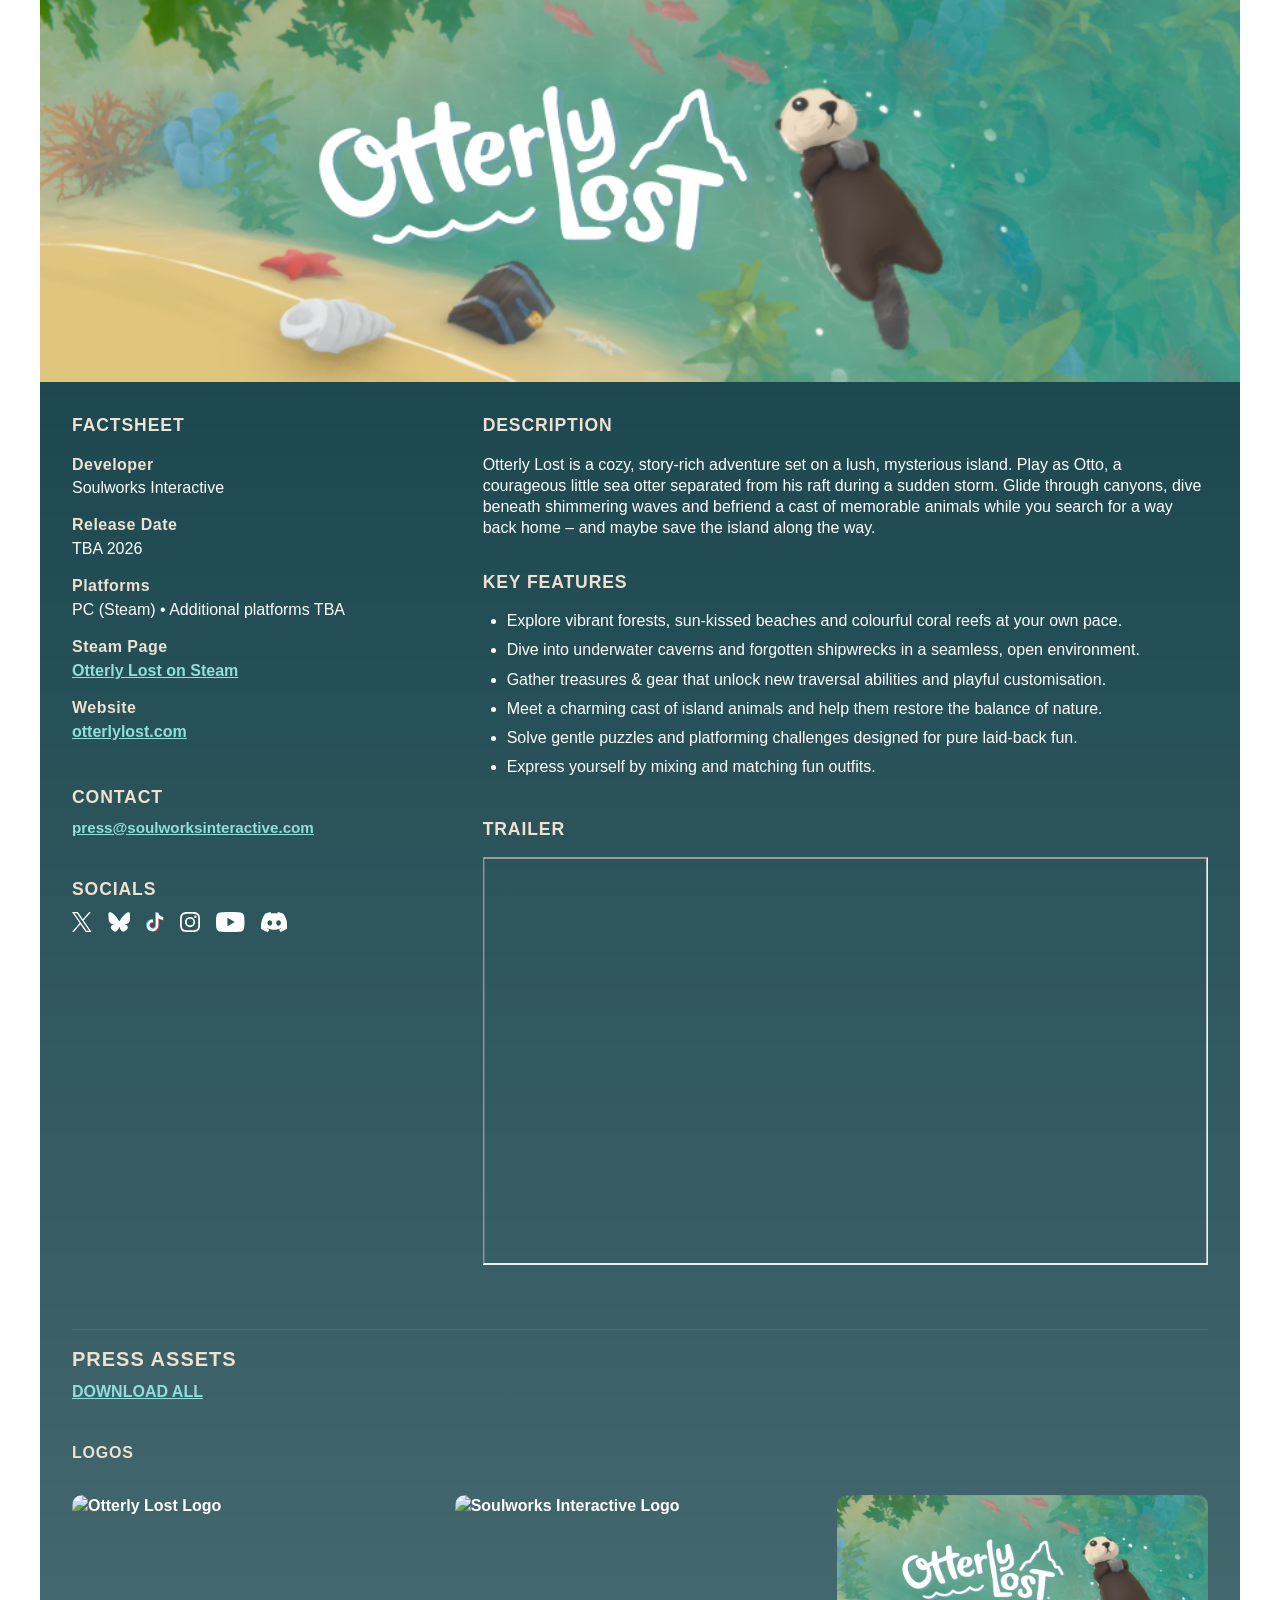
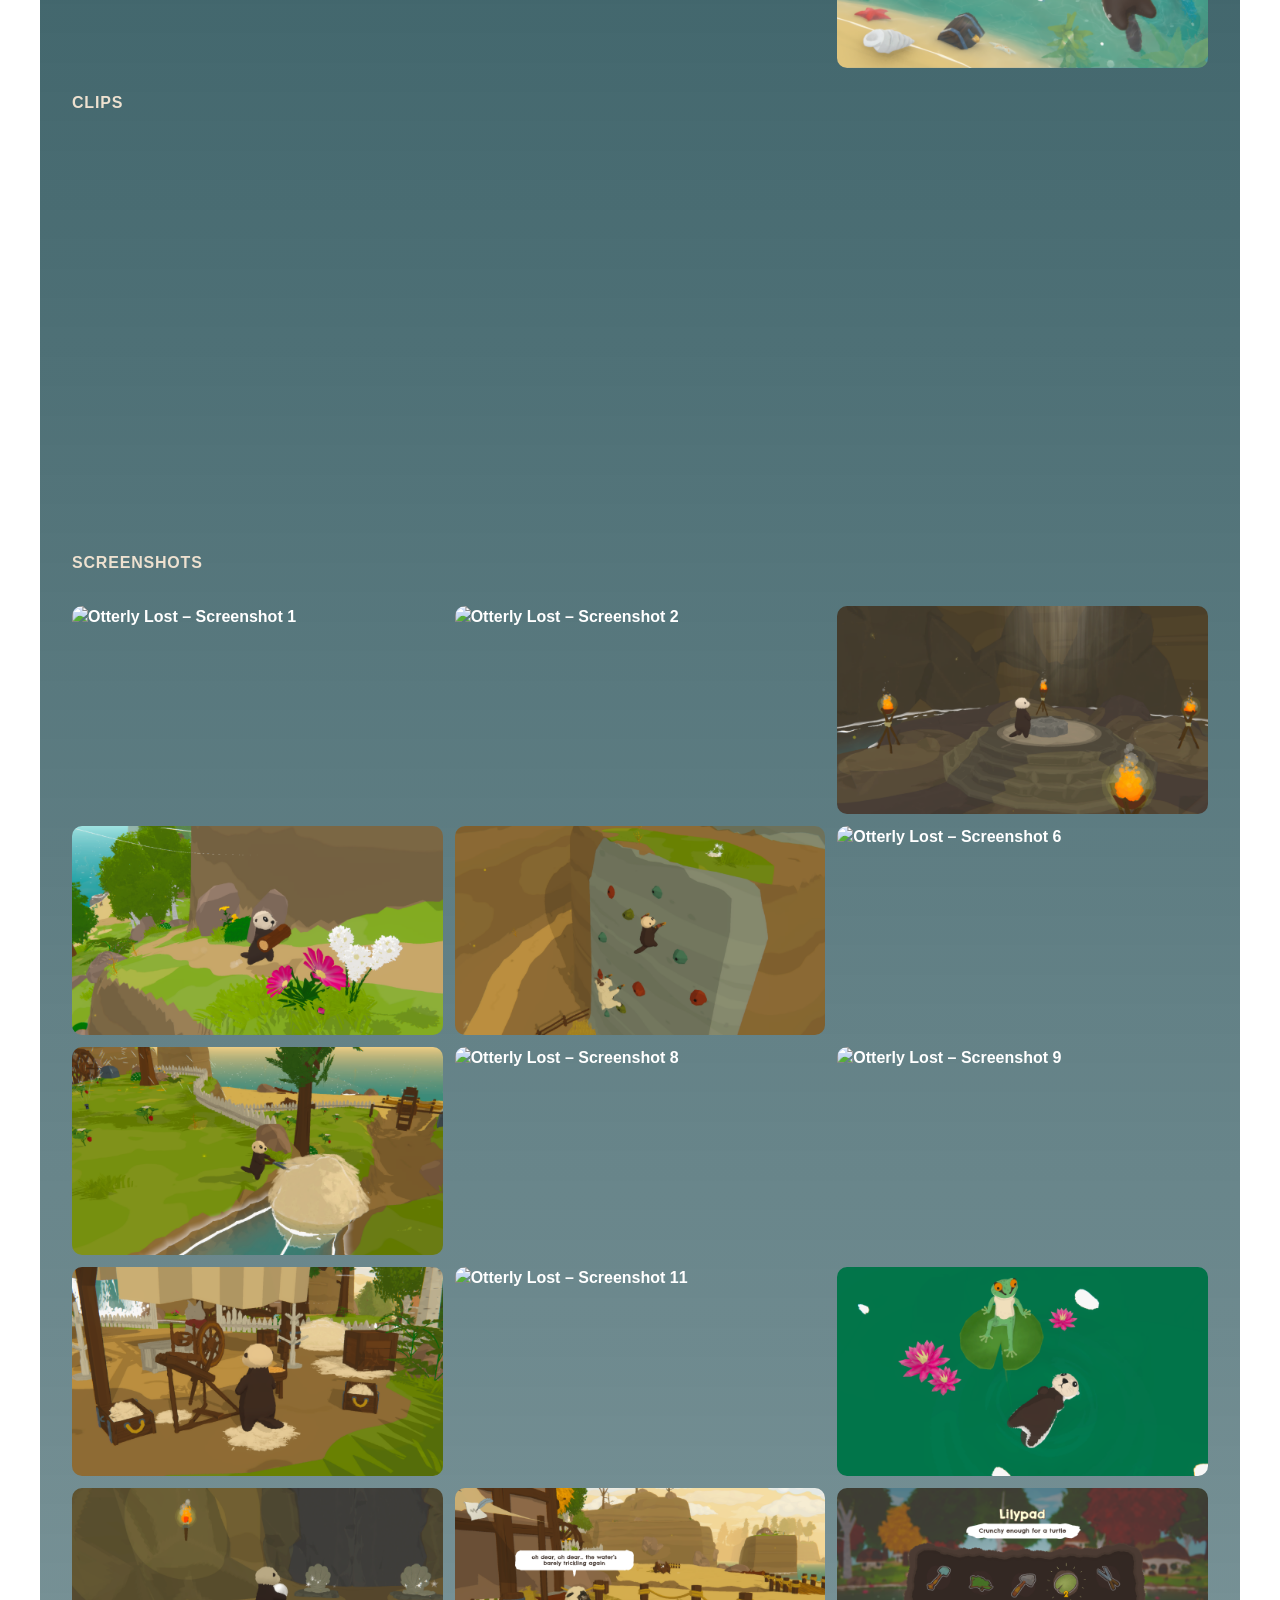
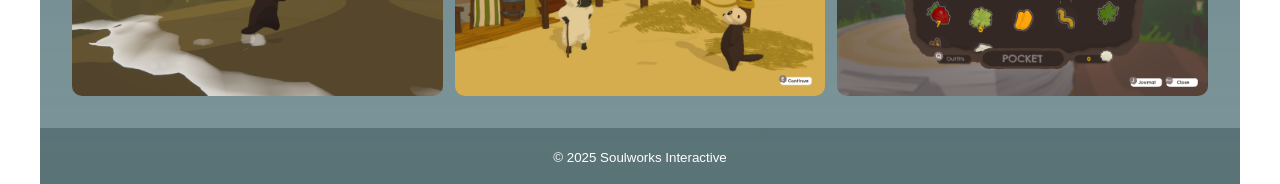
==== commit da7f6730: "Presskit header and remove gifs from lightbox" ====
--- a/presskit.html
+++ b/presskit.html
@@ -231,16 +231,16 @@
         <h4>CLIPS</h4>
         <div class="assets-group">
           <div class="asset-grid">
-            <a href="assets/gifs/general.mp4" class="gallery-item" download>
+            <a href="assets/gifs/general.mp4" download>
               <video autoplay muted loop playsinline disablePictureInPicture src="assets/gifs/general.mp4" alt="General Gameplay Clip" poster="assets/gifs/general-fallback.png">
             </a>
-            <a href="assets/gifs/explore.mp4" class="gallery-item-company" download>
+            <a href="assets/gifs/explore.mp4" download>
               <video autoplay muted loop playsinline disablePictureInPicture src="assets/gifs/explore.mp4" alt="Explore Clip" poster="assets/gifs/explore-fallback.png">
             </a>
-            <a href="assets/gifs/tools.mp4" class="gallery-item" download>
+            <a href="assets/gifs/tools.mp4" download>
               <video autoplay muted loop playsinline disablePictureInPicture src="assets/gifs/tools.mp4" alt="Tools Clip" poster="assets/gifs/tools-fallback.png">
             </a>
-            <a href="assets/gifs/npcs.mp4" class="gallery-item" download>
+            <a href="assets/gifs/npcs.mp4" download>
               <video autoplay muted loop playsinline disablePictureInPicture src="assets/gifs/npcs.mp4" alt="NPCs Clip" poster="assets/gifs/npcs-fallback.png">
             </a>
           </div>
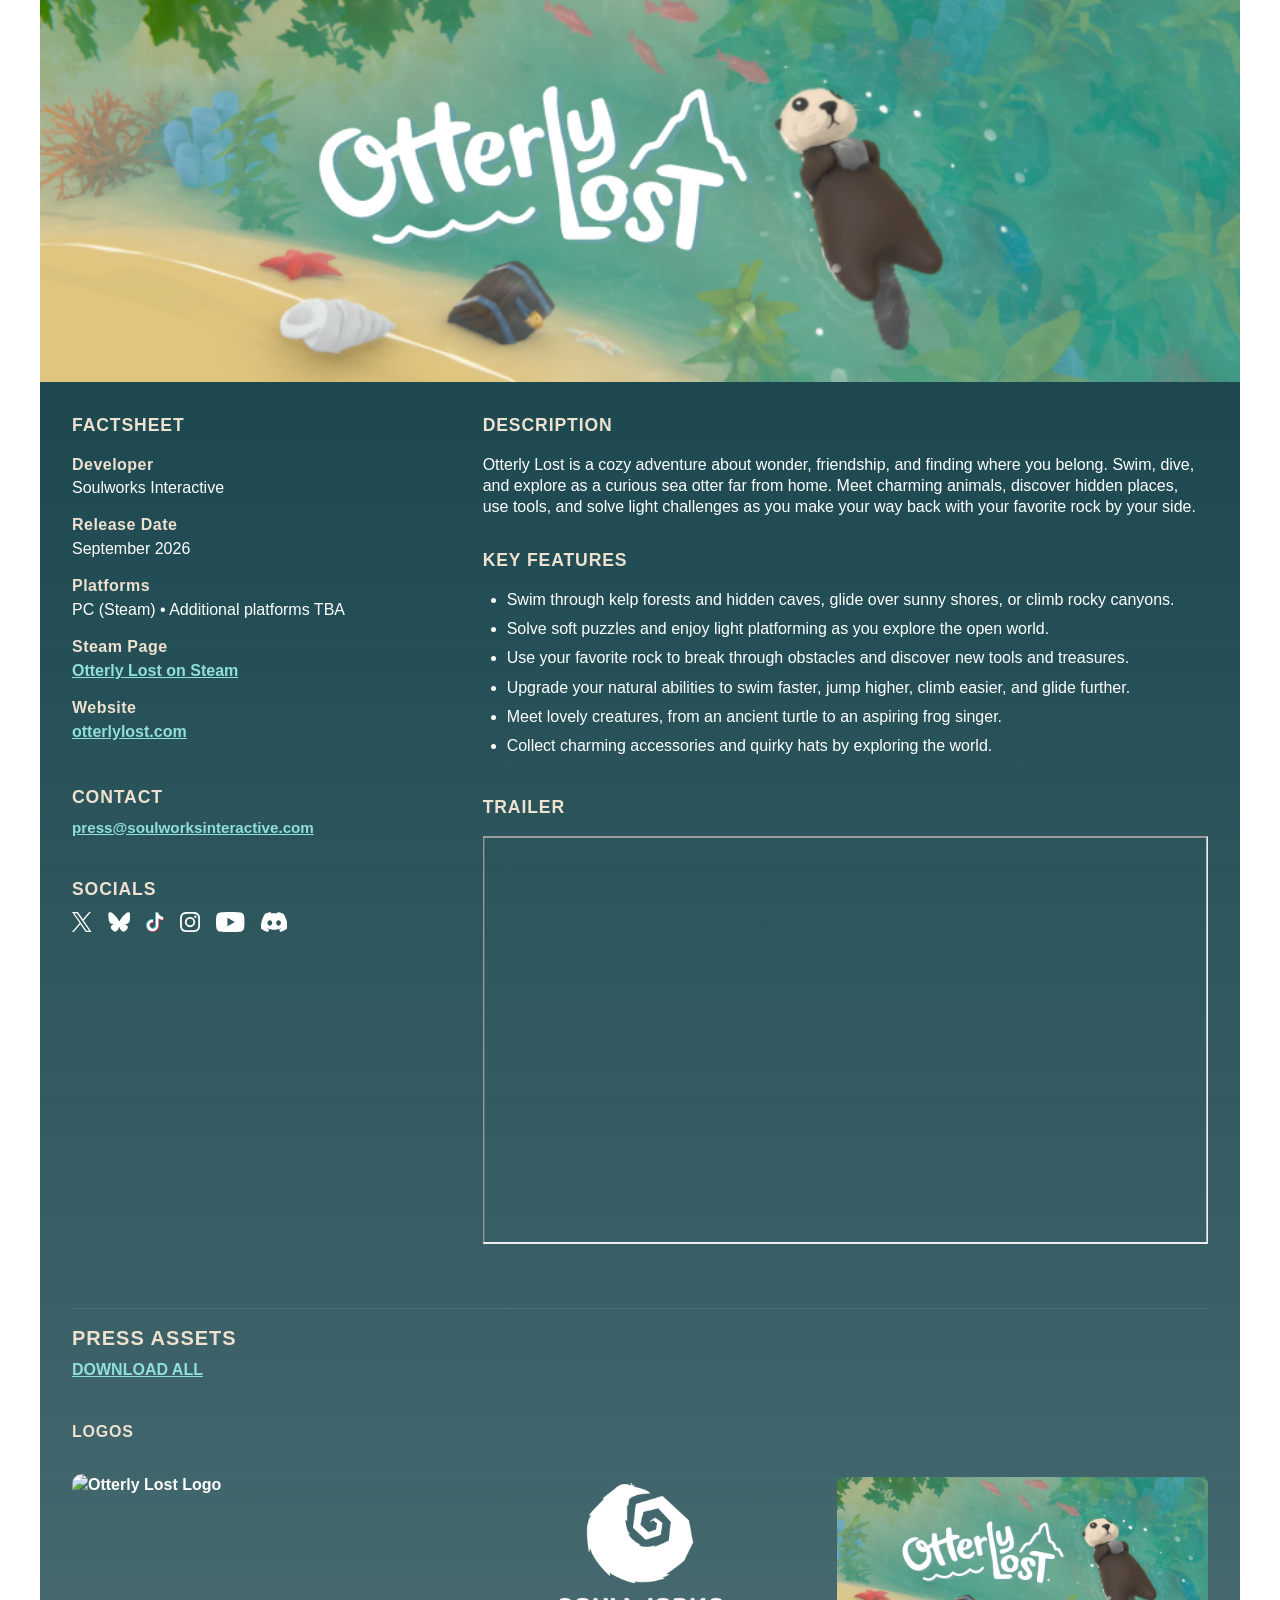
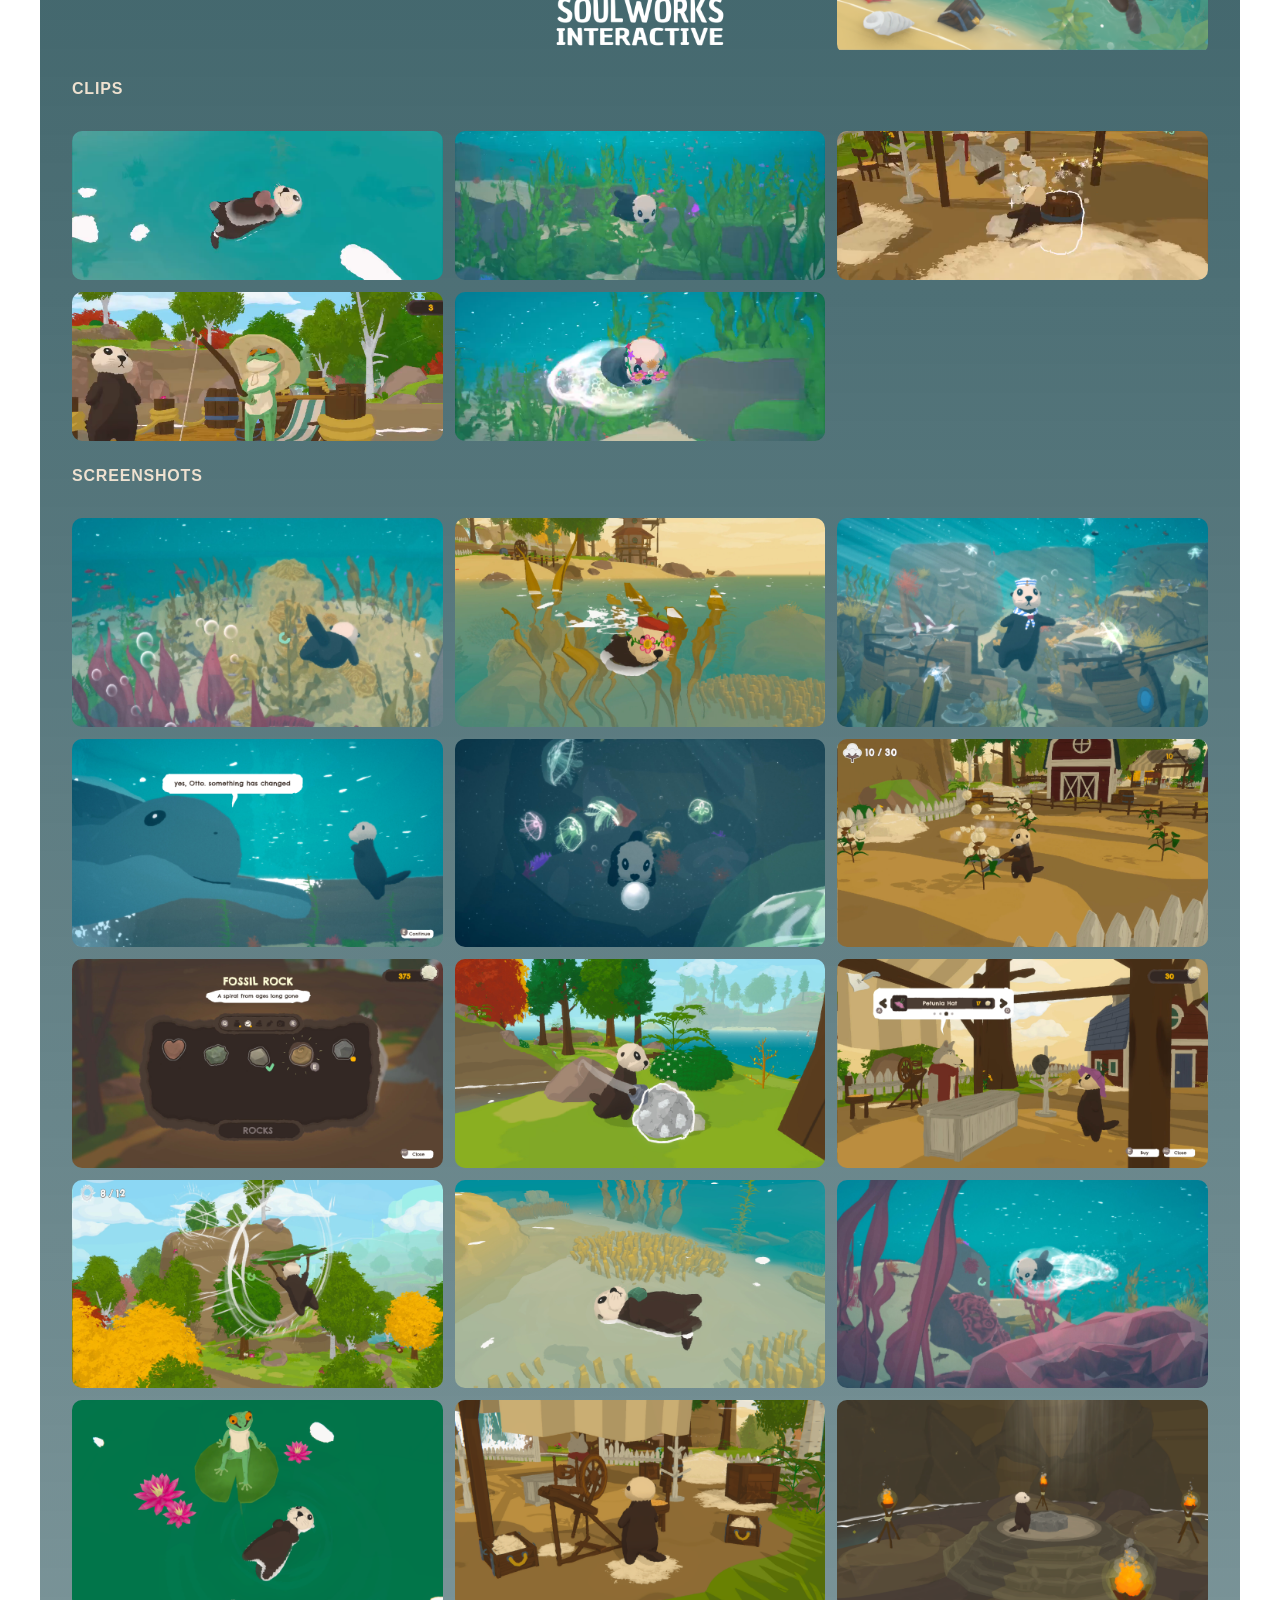
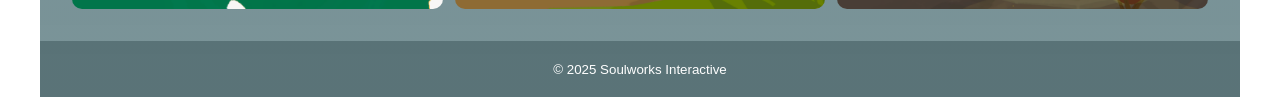
==== commit 6ca8461d: "gifs, infos, texts, fixes" ====
--- a/presskit.html
+++ b/presskit.html
@@ -67,7 +67,7 @@
             <dd>Soulworks Interactive</dd>
 
             <dt>Release Date</dt>
-            <dd>TBA 2026</dd>
+            <dd>September 2026</dd>
 
             <dt>Platforms</dt>
             <dd>PC (Steam) • Additional platforms TBA</dd>
@@ -172,22 +172,20 @@
         <section>
           <h3>DESCRIPTION</h3>
           <p>
-            Otterly Lost is a cozy, story-rich adventure set on a lush, mysterious island. Play as Otto, a courageous
-            little sea otter separated from his raft during a sudden storm. Glide through canyons, dive beneath
-            shimmering waves and befriend a cast of memorable animals while you search for a way back home – and maybe
-            save the island along the way.
+            Otterly Lost is a cozy adventure about wonder, friendship, and finding where you belong. Swim, dive, and explore as a curious sea otter far from home. Meet charming animals, 
+            discover hidden places, use tools, and solve light challenges as you make your way back with your favorite rock by your side. 
           </p>
         </section>
 
         <section>
           <h3>KEY FEATURES</h3>
           <ul>
-            <li>Explore vibrant forests, sun-kissed beaches and colourful coral reefs at your own pace.</li>
-            <li>Dive into underwater caverns and forgotten shipwrecks in a seamless, open environment.</li>
-            <li>Gather treasures &amp; gear that unlock new traversal abilities and playful customisation.</li>
-            <li>Meet a charming cast of island animals and help them restore the balance of nature.</li>
-            <li>Solve gentle puzzles and platforming challenges designed for pure laid-back fun.</li>
-            <li>Express yourself by mixing and matching fun outfits.</li>
+            <li>Swim through kelp forests and hidden caves, glide over sunny shores, or climb rocky canyons.</li>
+            <li>Solve soft puzzles and enjoy light platforming as you explore the open world.</li>
+            <li>Use your favorite rock to break through obstacles and discover new tools and treasures.</li>
+            <li>Upgrade your natural abilities to swim faster, jump higher, climb easier, and glide further.</li>
+            <li>Meet lovely creatures, from an ancient turtle to an aspiring frog singer.</li>
+            <li>Collect charming accessories and quirky hats by exploring the world.</li>
           </ul>
         </section>
 
@@ -195,7 +193,7 @@
           <h3>Trailer</h3>
           <div class="trailer">
             <div class="trailer-wrapper">
-              <iframe src="https://www.youtube.com/embed/252_aes1OFw?si=oI7i_7RmER8sm006" title="Otterly Lost – Demo Release Trailer"
+              <iframe src="https://www.youtube.com/embed/UnDJtbXuj-I?si=3bTawBaQoVR_beih" title="Otterly Lost – Demo Update Trailer"
                 loading="lazy"
                 allow="accelerometer; autoplay; clipboard-write; encrypted-media; gyroscope; picture-in-picture; web-share"
                 allowfullscreen>
@@ -242,6 +240,9 @@
             </a>
             <a href="assets/gifs/npcs.mp4" download>
               <video autoplay muted loop playsinline disablePictureInPicture src="assets/gifs/npcs.mp4" alt="NPCs Clip" poster="assets/gifs/npcs-fallback.png">
+            </a>
+            <a href="assets/gifs/accessories.mp4" download>
+              <video autoplay muted loop playsinline disablePictureInPicture src="assets/gifs/accessories.mp4" alt="Accessories Clip" poster="assets/gifs/accessories-fallback.png">
             </a>
           </div>
         </div>
--- a/styles.css
+++ b/styles.css
@@ -387,7 +387,8 @@
 .gif1,
 .gif2,
 .gif3,
-.gif4 {
+.gif4,
+.gif5 {
   display: block;
   margin: auto;
   margin-top: 1.25rem;
@@ -666,9 +667,8 @@
   /* minimal fade */
 }
 
-.asset-download svg {
-  width: 1.1rem;
-  height: 1.1rem;
+.asset-download i {
+  font-size: 1.1rem;
 }
 
 .asset-grid>a:hover .asset-download {
@@ -770,25 +770,13 @@
   margin: auto;
 }
 
-.carousel-frame {
+.carousel-image {
   width: 100%;
   cursor: pointer;
   border: 0px solid var(--color-card-border);
   border-radius: 0px;
   display: block;
-  /* Reserve aspect ratio to prevent layout jump while swapping */
-  position: relative;
-  overflow: hidden;
-  aspect-ratio: 16 / 9;
-  min-height: 240px;
-}
-
-/* Natural flow for new image */
-.carousel-frame picture,
-.carousel-frame img {
-  display: block;
-  width: 100%;
-  height: auto;
+  object-fit: cover;
 }
 
 .carousel-nav {
@@ -845,14 +833,14 @@
 
 .lightbox-content {
   position: relative;
-  width: min(1200px, 90vw);
-  max-height: 90vh;
+  max-width: 80%;
+  max-height: 80vh;
   margin: 0 auto;
 }
 
 .lightbox-image {
   max-width: 100%;
-  max-height: 90vh;
+  max-height: 80vh;
   object-fit: contain;
   border: none;
   box-shadow: 0 5px 30px rgba(0, 0, 0, 0.3);
@@ -928,9 +916,8 @@
   transform: translateY(-2px);
 }
 
-.lightbox-download svg {
-  width: 1.1rem;
-  height: 1.1rem;
+.lightbox-download i {
+  font-size: 1.1rem;
 }
 
 /*------------------------------------------------------------
@@ -965,7 +952,8 @@
 .gif1,
 .gif2,
 .gif3,
-.gif4 {
+.gif4,
+.gif5 {
   overflow:hidden;
 }
 
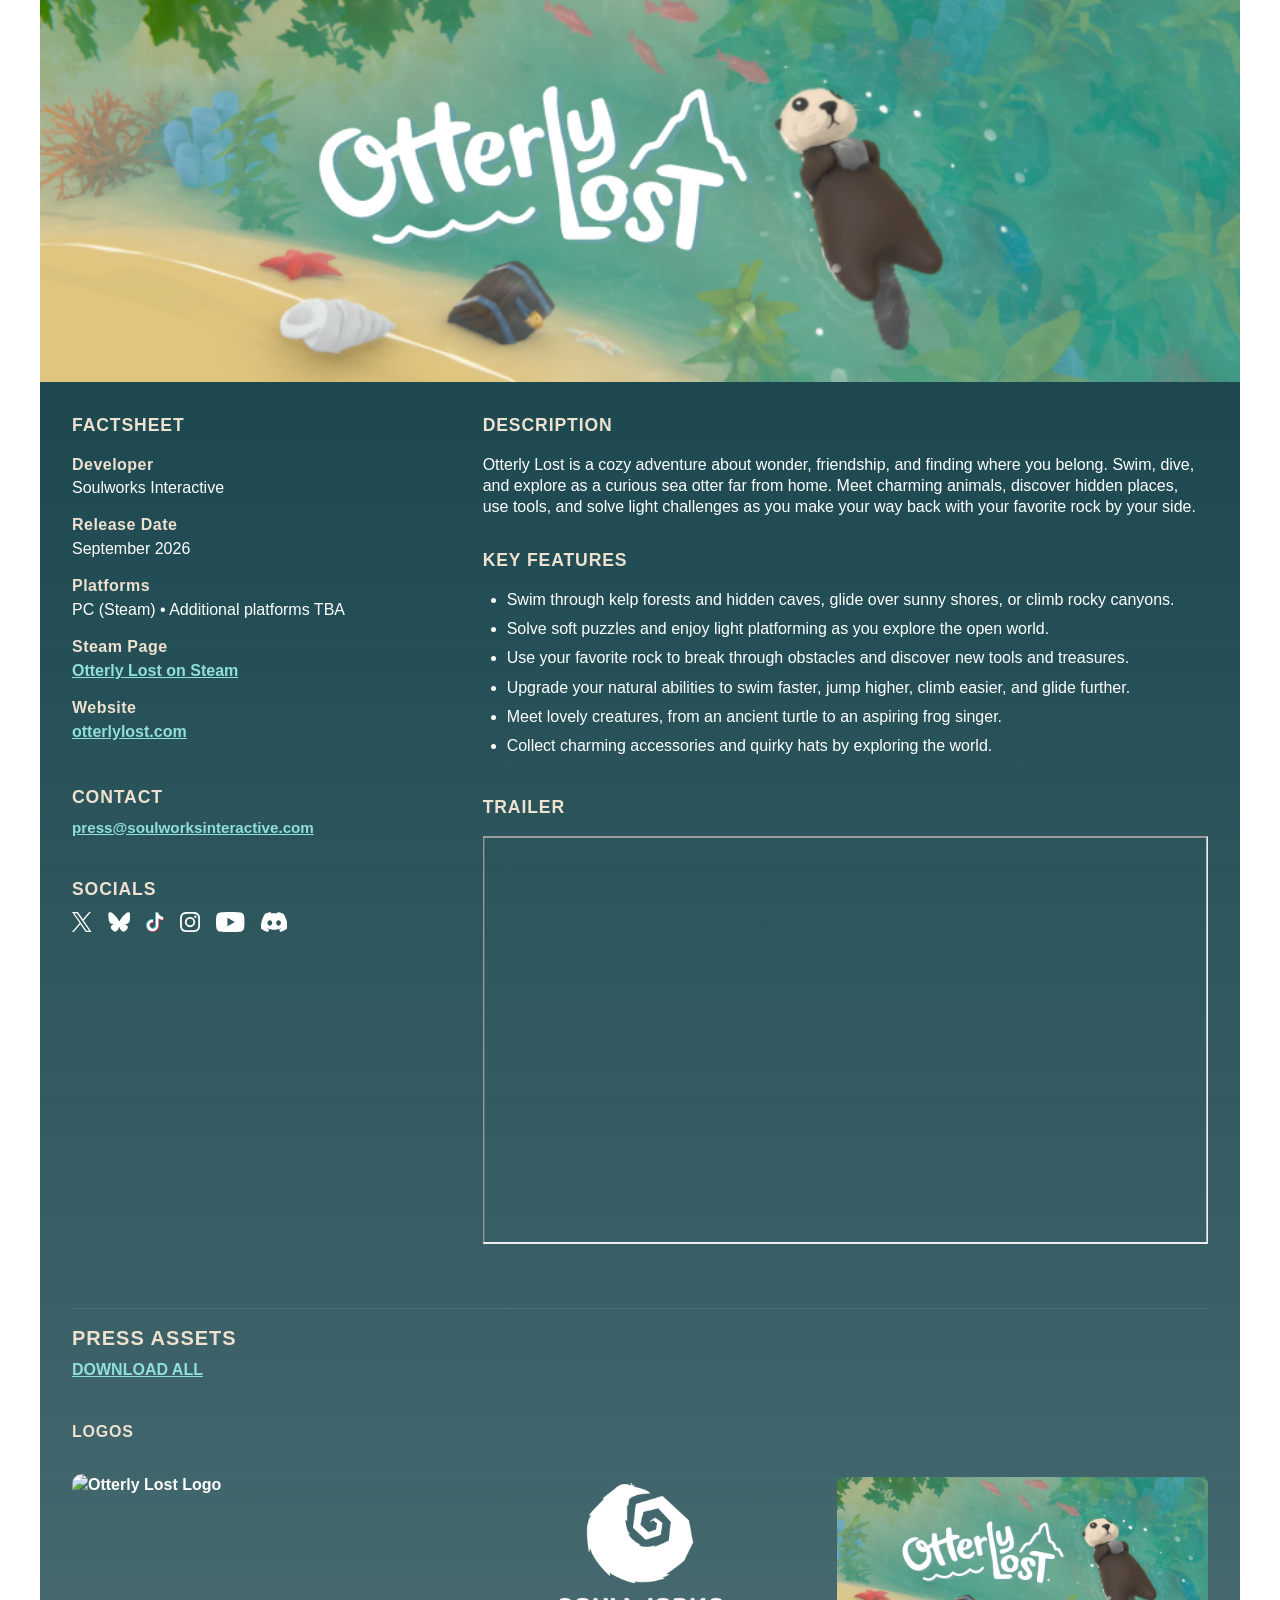
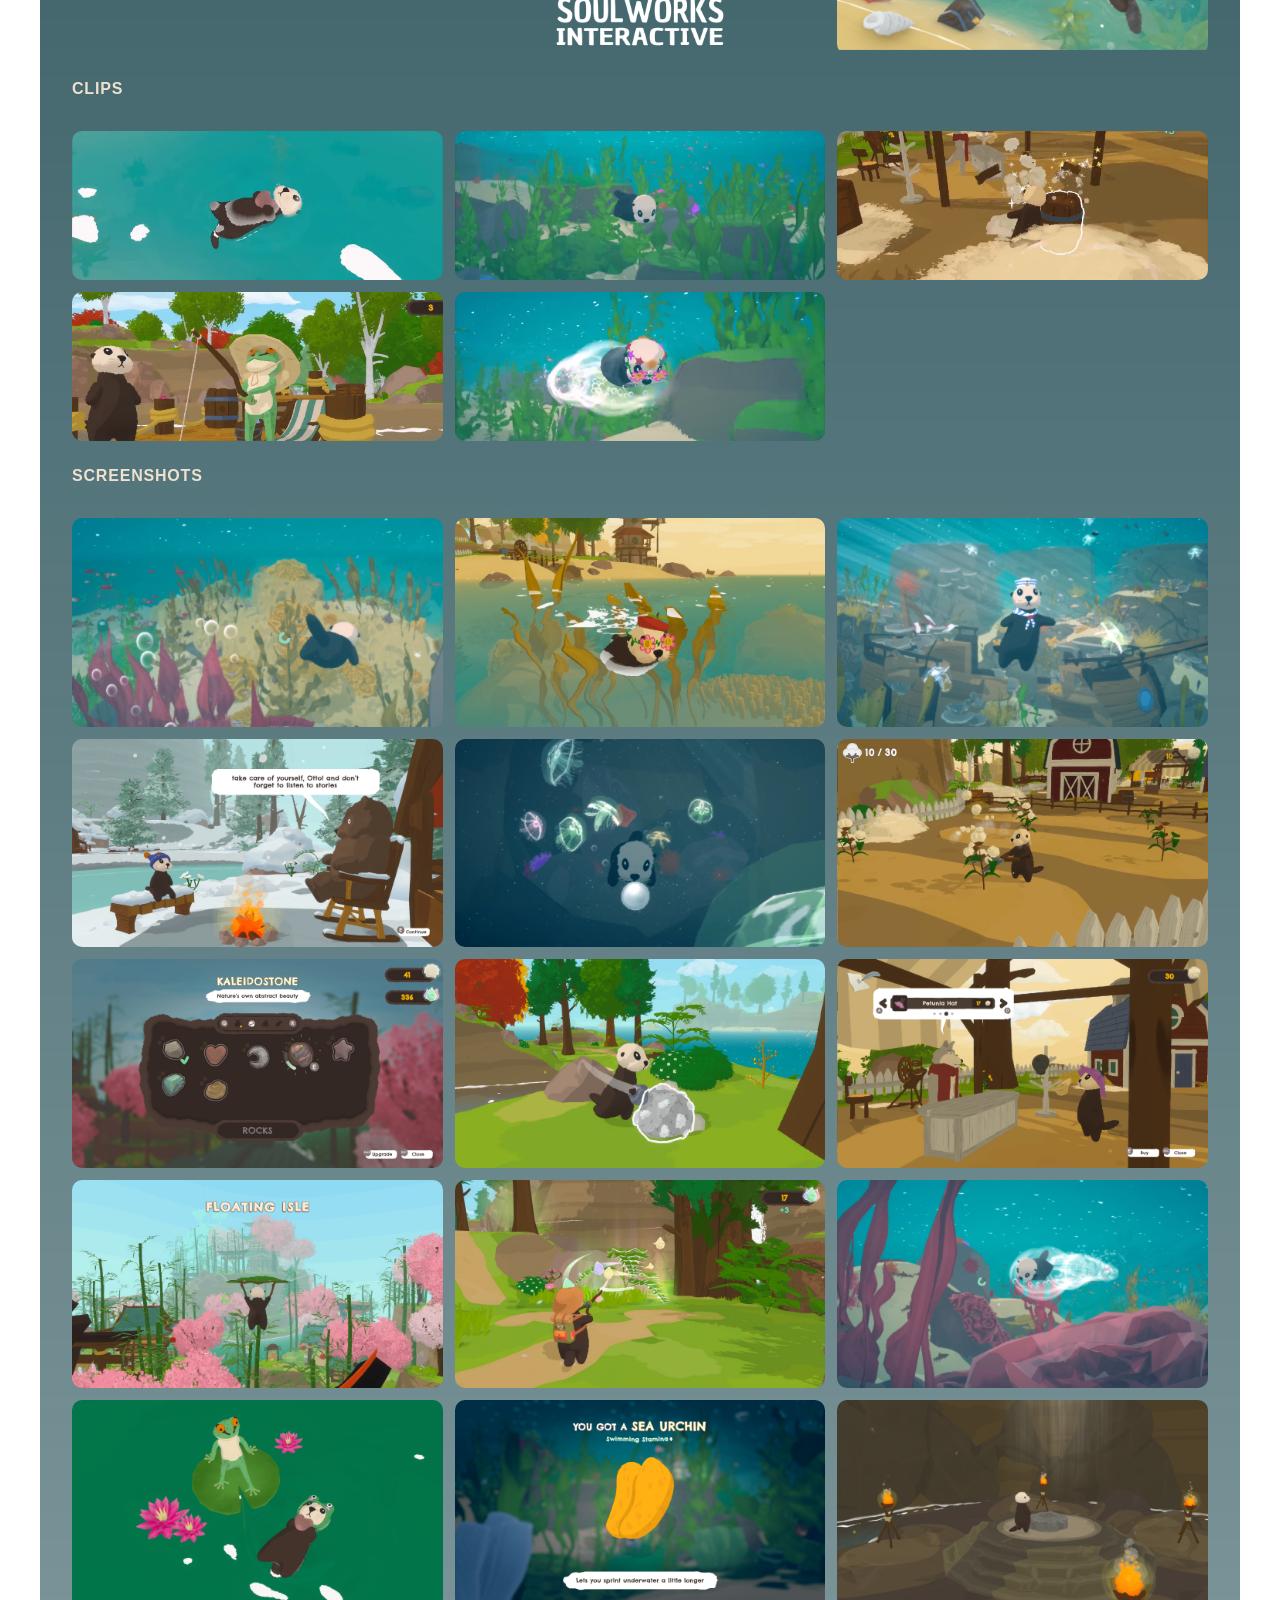
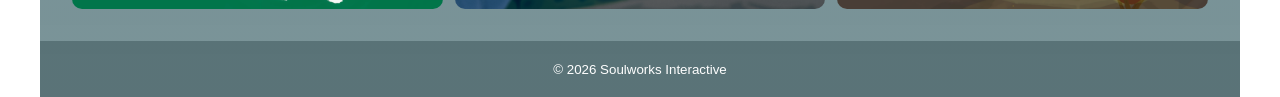
==== commit 0a4dba61: "release updates" ====
--- a/presskit.html
+++ b/presskit.html
@@ -193,7 +193,7 @@
           <h3>Trailer</h3>
           <div class="trailer">
             <div class="trailer-wrapper">
-              <iframe src="https://www.youtube.com/embed/UnDJtbXuj-I?si=3bTawBaQoVR_beih" title="Otterly Lost – Demo Update Trailer"
+              <iframe src="https://www.youtube.com/embed/zuh52dLUbKA?si=Vjjl_8Iy15bOiUjv" title="Otterly Lost – Release Trailer"
                 loading="lazy"
                 allow="accelerometer; autoplay; clipboard-write; encrypted-media; gyroscope; picture-in-picture; web-share"
                 allowfullscreen>
@@ -319,7 +319,7 @@
       <div class="presskit-contact">
         <!-- <h3>Contact</h3>
         <p>press@soulworksinteractive.com</p> -->
-        <small>&copy; 2025 Soulworks Interactive</small>
+        <small>&copy; 2026 Soulworks Interactive</small>
       </div>
     </footer>
   </div>
